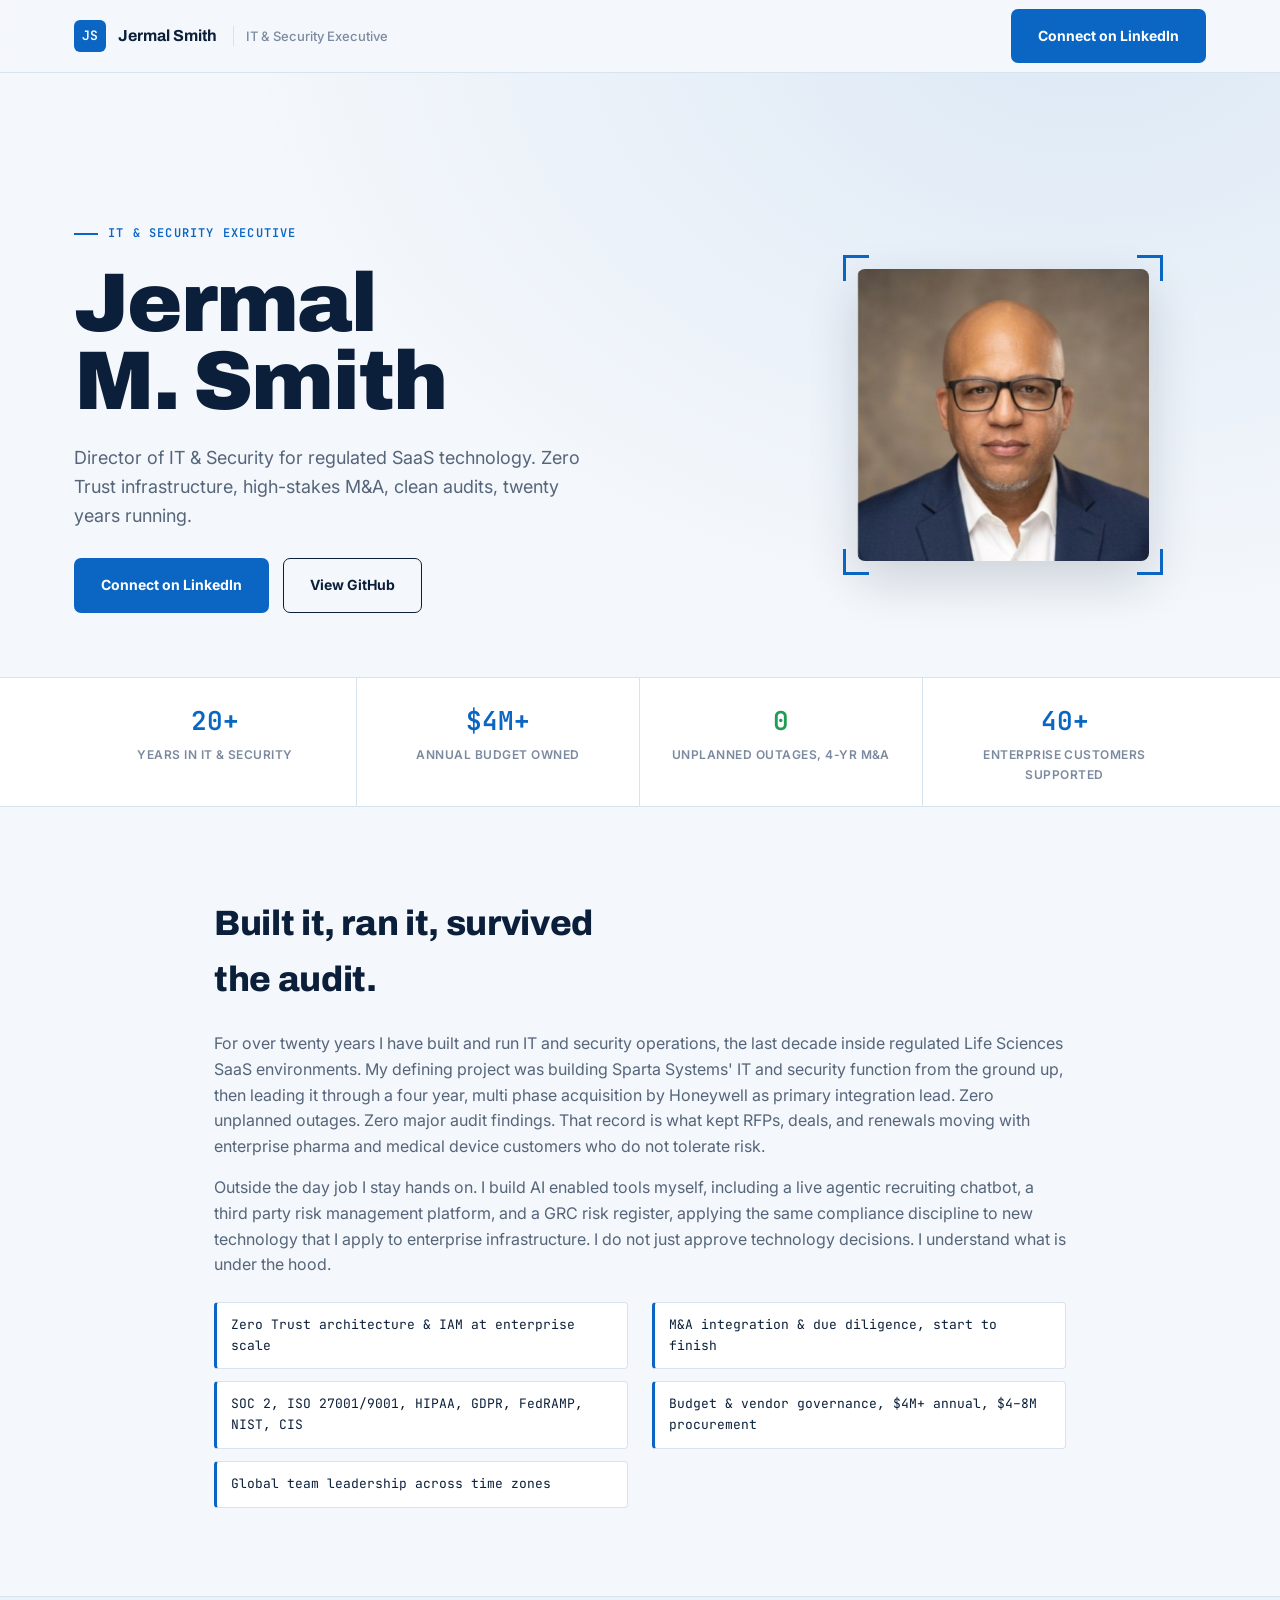
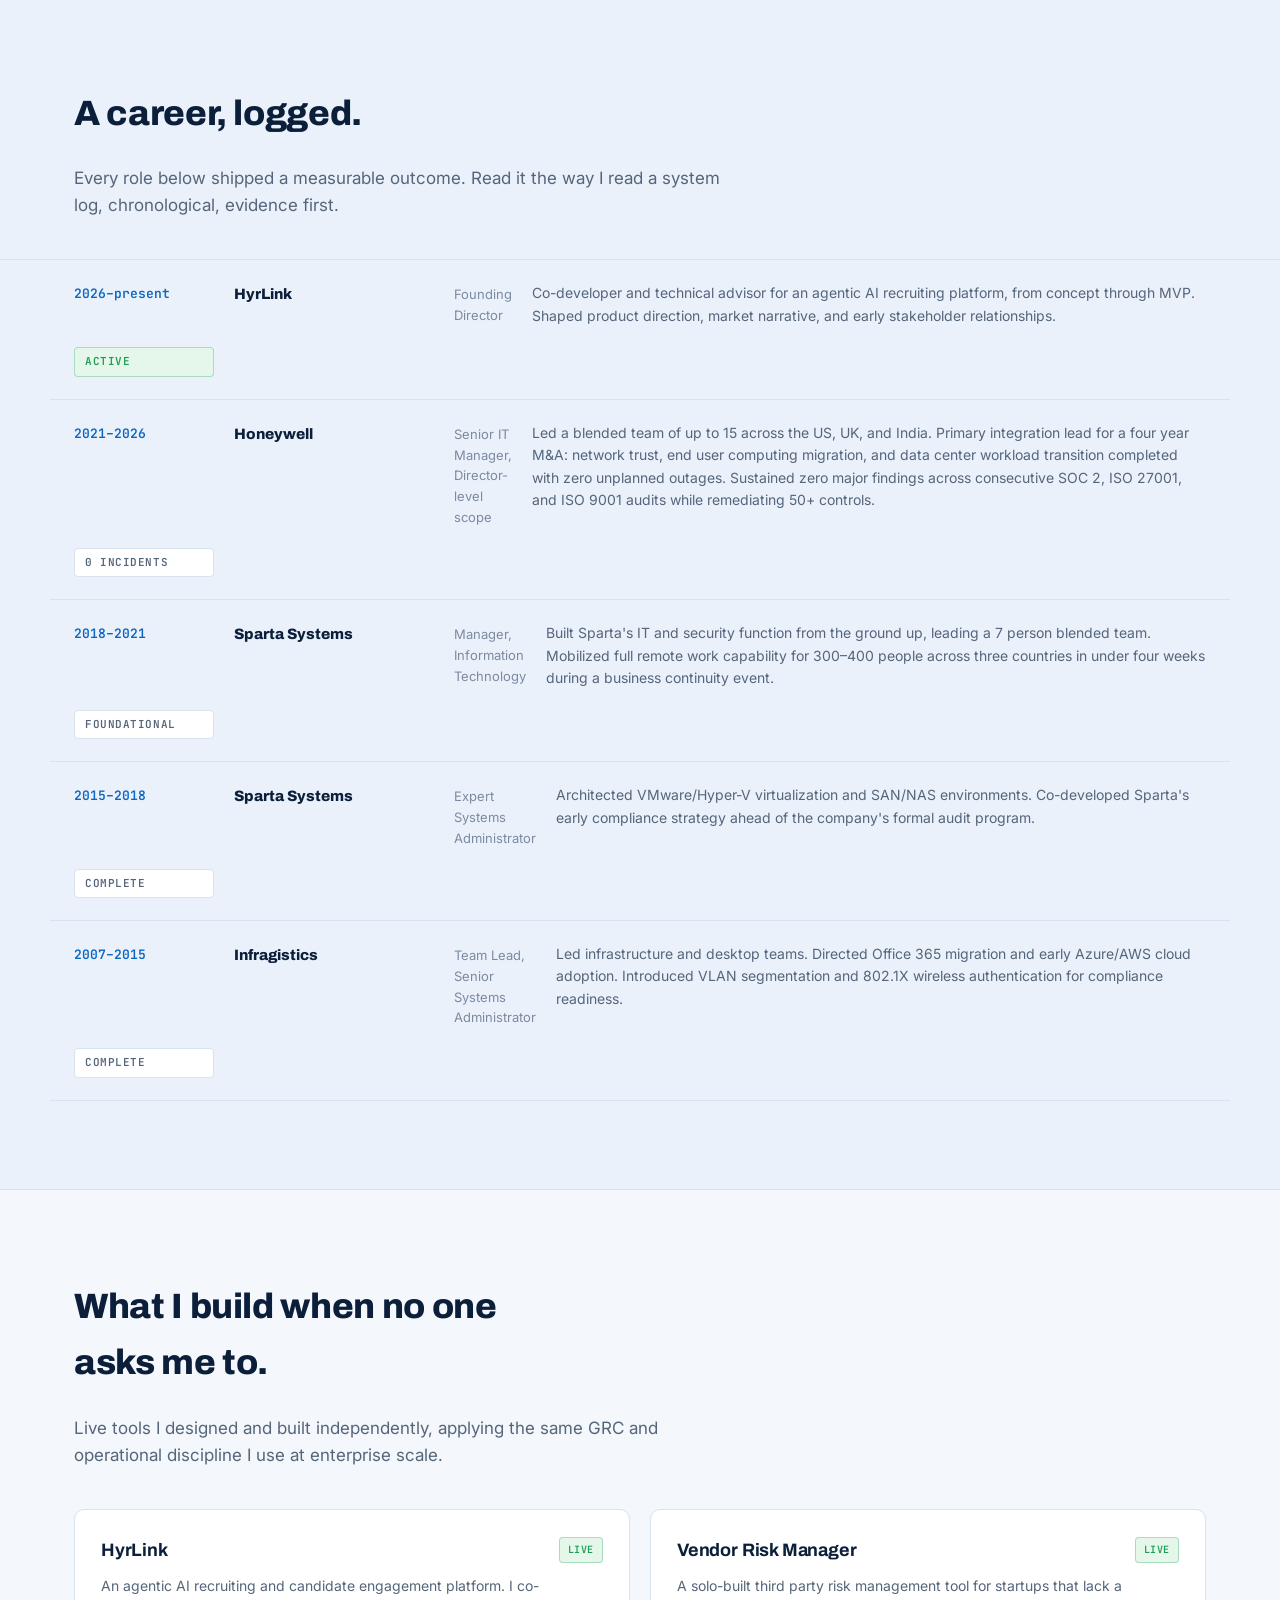
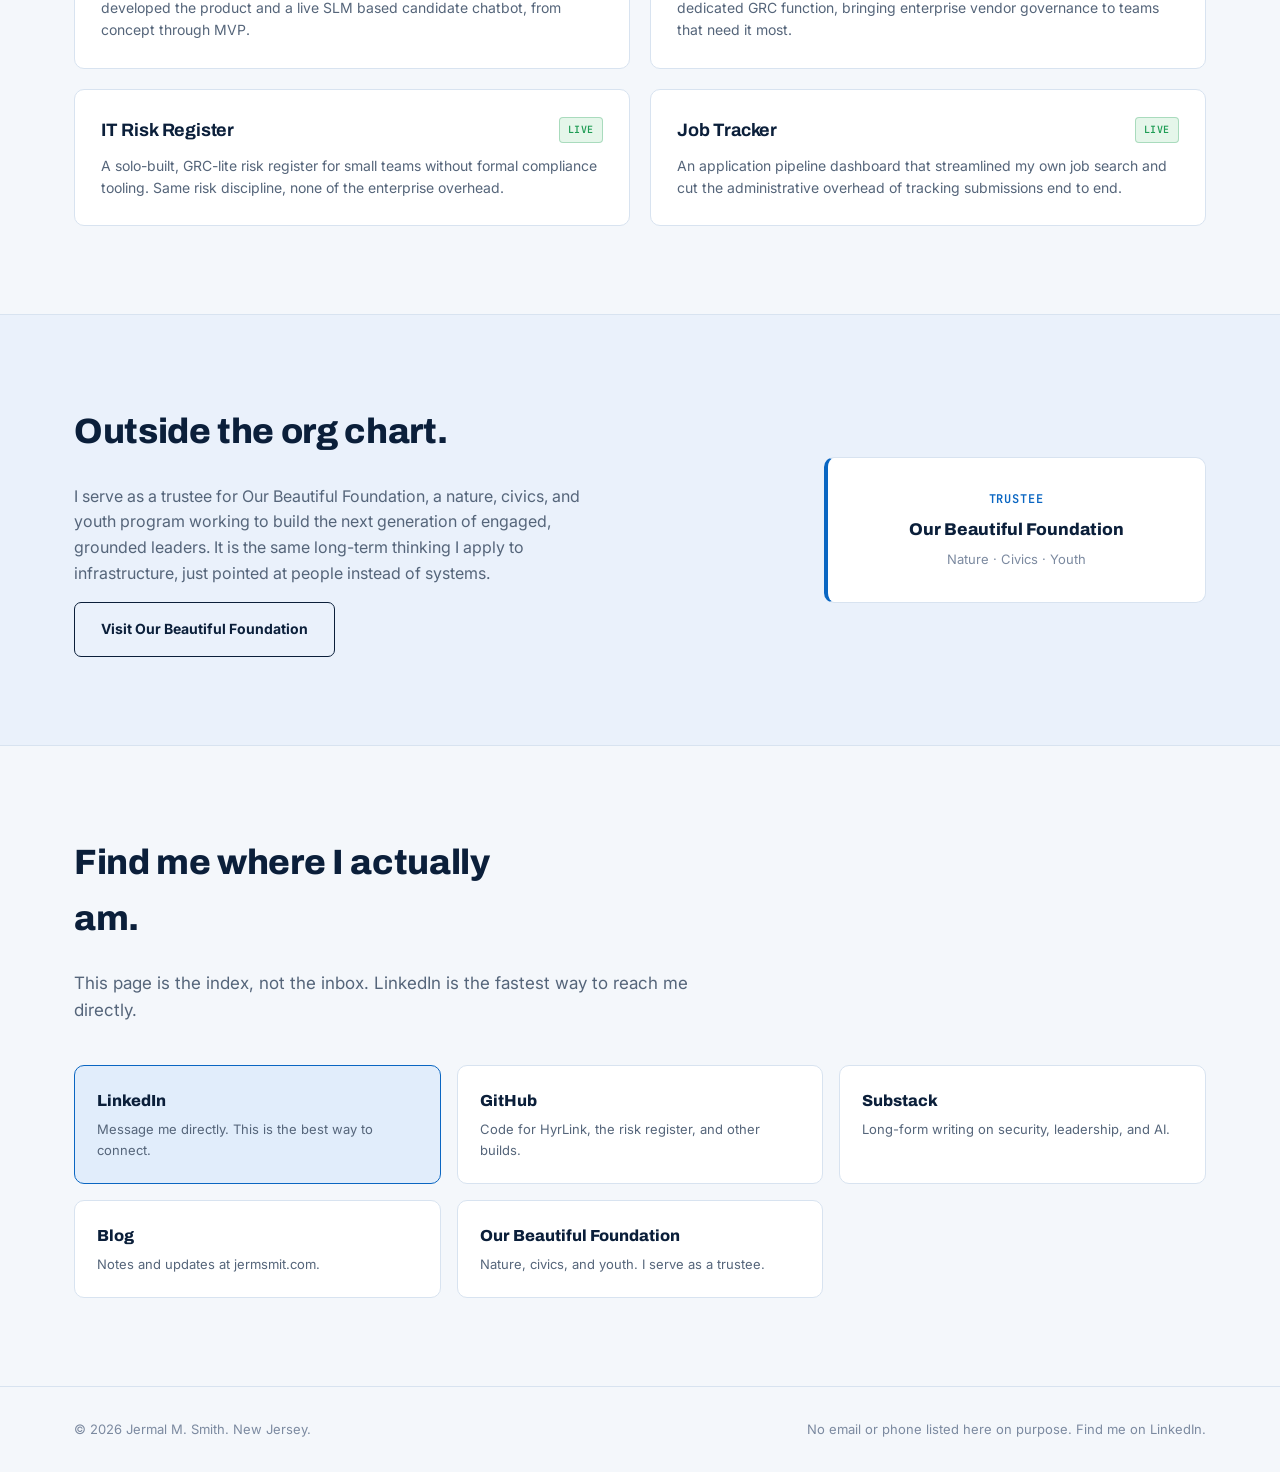
==== index.html @ 34b4c81c "Update" ====
<!DOCTYPE html>
<html lang="en">
<head>
<meta charset="UTF-8">
<meta name="viewport" content="width=device-width, initial-scale=1.0">
<title>Jermal M. Smith — IT & Security Executive</title>
<meta name="description" content="Jermal M. Smith. Director of IT & Security. Zero Trust architecture, M&A integration, and 20+ years leading regulated SaaS technology teams.">

<link rel="preconnect" href="https://fonts.googleapis.com">
<link rel="preconnect" href="https://fonts.gstatic.com" crossorigin>
<link href="https://fonts.googleapis.com/css2?family=Archivo:wght@700;800;900&family=Inter:wght@400;500;600;700&family=JetBrains+Mono:wght@400;500;600&display=swap" rel="stylesheet">

<link rel="stylesheet" href="css/styles.css">
</head>
<body>

<a class="skip-link" href="#main">Skip to main content</a>

<header class="site-header">
  <div class="wrap header-inner">
    <a class="brand" href="#top">
      <span class="brand-mark" aria-hidden="true">JS</span>
      <span class="brand-name">Jermal Smith</span>
      <span class="brand-title">IT &amp; Security Executive</span>
    </a>
    <a class="btn btn-primary btn-ribbon" href="https://www.linkedin.com/in/jermsmit/" target="_blank" rel="noopener">Connect on LinkedIn</a>
  </div>
</header>

<main id="main">

  <!-- HERO -->
  <section id="top" class="hero">
    <div class="wrap hero-grid">
      <div class="hero-copy">
        <p class="eyebrow">
          <span class="eyebrow-dash" aria-hidden="true"></span>
          IT &amp; Security Executive
        </p>
        <h1>Jermal<br>M. Smith</h1>
        <p class="hero-sub">
          Director of IT &amp; Security for regulated SaaS technology. Zero Trust
          infrastructure, high-stakes M&amp;A, clean audits, twenty years running.
        </p>
        <div class="hero-actions">
          <a class="btn btn-primary" href="https://www.linkedin.com/in/jermsmit/" target="_blank" rel="noopener">Connect on LinkedIn</a>
          <a class="btn btn-ghost" href="https://github.com/jermsmit/" target="_blank" rel="noopener">View GitHub</a>
        </div>
      </div>
      <div class="hero-portrait">
        <div class="portrait-frame">
          <span class="corner corner-tl" aria-hidden="true"></span>
          <span class="corner corner-tr" aria-hidden="true"></span>
          <span class="corner corner-bl" aria-hidden="true"></span>
          <span class="corner corner-br" aria-hidden="true"></span>
          <img src="assets/profile.jpg" alt="Portrait of Jermal M. Smith" width="440" height="440">
        </div>
      </div>
    </div>

    <div class="status-bar" role="group" aria-label="Career metrics">
      <div class="wrap status-bar-inner">
        <div class="stat">
          <span class="stat-value">20+</span>
          <span class="stat-label">years in IT &amp; security</span>
        </div>
        <div class="stat">
          <span class="stat-value">$4M+</span>
          <span class="stat-label">annual budget owned</span>
        </div>
        <div class="stat">
          <span class="stat-value stat-signal">0</span>
          <span class="stat-label">unplanned outages, 4-yr M&amp;A</span>
        </div>
        <div class="stat">
          <span class="stat-value">40+</span>
          <span class="stat-label">enterprise customers supported</span>
        </div>
      </div>
    </div>
  </section>

  <!-- ABOUT -->
  <section id="about" class="section">
    <div class="wrap about-grid">
      <h2 class="section-heading">Built it, ran it, survived the audit.</h2>
      <div class="about-body">
        <p>
          For over twenty years I have built and run IT and security operations, the
          last decade inside regulated Life Sciences SaaS environments. My defining
          project was building Sparta Systems' IT and security function from the
          ground up, then leading it through a four year, multi phase acquisition by
          Honeywell as primary integration lead. Zero unplanned outages. Zero major
          audit findings. That record is what kept RFPs, deals, and renewals moving
          with enterprise pharma and medical device customers who do not tolerate risk.
        </p>
        <p>
          Outside the day job I stay hands on. I build AI enabled tools myself,
          including a live agentic recruiting chatbot, a third party risk management
          platform, and a GRC risk register, applying the same compliance discipline
          to new technology that I apply to enterprise infrastructure. I do not just
          approve technology decisions. I understand what is under the hood.
        </p>
        <ul class="competency-list">
          <li>Zero Trust architecture &amp; IAM at enterprise scale</li>
          <li>M&amp;A integration &amp; due diligence, start to finish</li>
          <li>SOC 2, ISO 27001/9001, HIPAA, GDPR, FedRAMP, NIST, CIS</li>
          <li>Budget &amp; vendor governance, $4M+ annual, $4&#8211;8M procurement</li>
          <li>Global team leadership across time zones</li>
        </ul>
      </div>
    </div>
  </section>

  <!-- TRACK RECORD / LOG STRIP -->
  <section id="record" class="section section-alt">
    <div class="wrap">
      <h2 class="section-heading">A career, logged.</h2>
      <p class="section-lede">
        Every role below shipped a measurable outcome. Read it the way I read a
        system log, chronological, evidence first.
      </p>
    </div>

    <div class="log" role="list">

      <div class="log-entry" role="listitem">
        <span class="log-time">2026&#8211;present</span>
        <span class="log-org">HyrLink</span>
        <span class="log-role">Founding Director</span>
        <p class="log-detail">Co-developer and technical advisor for an agentic AI recruiting platform, from concept through MVP. Shaped product direction, market narrative, and early stakeholder relationships.</p>
        <span class="log-tag log-tag-active">active</span>
      </div>

      <div class="log-entry" role="listitem">
        <span class="log-time">2021&#8211;2026</span>
        <span class="log-org">Honeywell</span>
        <span class="log-role">Senior IT Manager, Director-level scope</span>
        <p class="log-detail">Led a blended team of up to 15 across the US, UK, and India. Primary integration lead for a four year M&amp;A: network trust, end user computing migration, and data center workload transition completed with zero unplanned outages. Sustained zero major findings across consecutive SOC 2, ISO 27001, and ISO 9001 audits while remediating 50+ controls.</p>
        <span class="log-tag log-tag-complete">0 incidents</span>
      </div>

      <div class="log-entry" role="listitem">
        <span class="log-time">2018&#8211;2021</span>
        <span class="log-org">Sparta Systems</span>
        <span class="log-role">Manager, Information Technology</span>
        <p class="log-detail">Built Sparta's IT and security function from the ground up, leading a 7 person blended team. Mobilized full remote work capability for 300&#8211;400 people across three countries in under four weeks during a business continuity event.</p>
        <span class="log-tag log-tag-complete">foundational</span>
      </div>

      <div class="log-entry" role="listitem">
        <span class="log-time">2015&#8211;2018</span>
        <span class="log-org">Sparta Systems</span>
        <span class="log-role">Expert Systems Administrator</span>
        <p class="log-detail">Architected VMware/Hyper-V virtualization and SAN/NAS environments. Co-developed Sparta's early compliance strategy ahead of the company's formal audit program.</p>
        <span class="log-tag log-tag-complete">complete</span>
      </div>

      <div class="log-entry" role="listitem">
        <span class="log-time">2007&#8211;2015</span>
        <span class="log-org">Infragistics</span>
        <span class="log-role">Team Lead, Senior Systems Administrator</span>
        <p class="log-detail">Led infrastructure and desktop teams. Directed Office 365 migration and early Azure/AWS cloud adoption. Introduced VLAN segmentation and 802.1X wireless authentication for compliance readiness.</p>
        <span class="log-tag log-tag-complete">complete</span>
      </div>

    </div>
  </section>

  <!-- PROJECTS -->
  <section id="projects" class="section">
    <div class="wrap">
      <h2 class="section-heading">What I build when no one asks me to.</h2>
      <p class="section-lede">
        Live tools I designed and built independently, applying the same GRC and
        operational discipline I use at enterprise scale.
      </p>

      <div class="project-grid">

        <article class="project-card">
          <div class="project-top">
            <h3>HyrLink</h3>
            <span class="project-tag">live</span>
          </div>
          <p>An agentic AI recruiting and candidate engagement platform. I co-developed the product and a live SLM based candidate chatbot, from concept through MVP.</p>
        </article>

        <article class="project-card">
          <div class="project-top">
            <h3>Vendor Risk Manager</h3>
            <span class="project-tag">live</span>
          </div>
          <p>A solo-built third party risk management tool for startups that lack a dedicated GRC function, bringing enterprise vendor governance to teams that need it most.</p>
        </article>

        <article class="project-card">
          <div class="project-top">
            <h3>IT Risk Register</h3>
            <span class="project-tag">live</span>
          </div>
          <p>A solo-built, GRC-lite risk register for small teams without formal compliance tooling. Same risk discipline, none of the enterprise overhead.</p>
        </article>

        <article class="project-card">
          <div class="project-top">
            <h3>Job Tracker</h3>
            <span class="project-tag">live</span>
          </div>
          <p>An application pipeline dashboard that streamlined my own job search and cut the administrative overhead of tracking submissions end to end.</p>
        </article>

      </div>
    </div>
  </section>

  <!-- COMMUNITY -->
  <section id="community" class="section section-alt">
    <div class="wrap community-grid">
      <div class="community-copy">
        <h2 class="section-heading">Outside the org chart.</h2>
        <p>
          I serve as a trustee for Our Beautiful Foundation, a nature, civics, and
          youth program working to build the next generation of engaged, grounded
          leaders. It is the same long-term thinking I apply to infrastructure,
          just pointed at people instead of systems.
        </p>
        <a class="btn btn-ghost" href="https://america.ourbeautiful.org/" target="_blank" rel="noopener">Visit Our Beautiful Foundation</a>
      </div>
      <div class="community-badge" aria-hidden="true">
        <span class="badge-role">Trustee</span>
        <span class="badge-org">Our Beautiful Foundation</span>
        <span class="badge-focus">Nature &middot; Civics &middot; Youth</span>
      </div>
    </div>
  </section>

  <!-- CONNECT -->
  <section id="connect" class="section connect-section">
    <div class="wrap">
      <h2 class="section-heading">Find me where I actually am.</h2>
      <p class="section-lede">
        This page is the index, not the inbox. LinkedIn is the fastest way to
        reach me directly.
      </p>

      <div class="connect-grid">
        <a class="connect-card connect-primary" href="https://www.linkedin.com/in/jermsmit/" target="_blank" rel="noopener">
          <span class="connect-label">LinkedIn</span>
          <span class="connect-desc">Message me directly. This is the best way to connect.</span>
        </a>
        <a class="connect-card" href="https://github.com/jermsmit/" target="_blank" rel="noopener">
          <span class="connect-label">GitHub</span>
          <span class="connect-desc">Code for HyrLink, the risk register, and other builds.</span>
        </a>
        <a class="connect-card" href="https://jermsmit.substack.com/" target="_blank" rel="noopener">
          <span class="connect-label">Substack</span>
          <span class="connect-desc">Long-form writing on security, leadership, and AI.</span>
        </a>
        <a class="connect-card" href="https://www.jermsmit.com" target="_blank" rel="noopener">
          <span class="connect-label">Blog</span>
          <span class="connect-desc">Notes and updates at jermsmit.com.</span>
        </a>
        <a class="connect-card" href="https://america.ourbeautiful.org/" target="_blank" rel="noopener">
          <span class="connect-label">Our Beautiful Foundation</span>
          <span class="connect-desc">Nature, civics, and youth. I serve as a trustee.</span>
        </a>
      </div>
    </div>
  </section>

</main>

<footer class="site-footer">
  <div class="wrap footer-inner">
    <p>&copy; <span id="year"></span> Jermal M. Smith. New Jersey.</p>
    <p class="footer-note">No email or phone listed here on purpose. Find me on LinkedIn.</p>
  </div>
</footer>

<script src="js/main.js"></script>
</body>
</html>
---- css/styles.css ----
/* ============================================================
   Jermal Smith — whois.jermsmit.com
   Design system: "Reticle / Corporate" — bold type, LinkedIn-blue
   ============================================================ */

:root {
  /* Color tokens */
  --bg: #f4f7fb;
  --bg-alt: #eaf1fb;
  --panel: #ffffff;
  --line: #d8e3f0;
  --ink: #0b1f3a;
  --dim: #55657a;
  --dim-2: #7c8aa0;
  --accent: #0a66c2;
  --accent-dark: #084d94;
  --accent-soft: #e1edfb;
  --signal: #1f9d55;
  --signal-soft: #e5f6ea;

  /* Type */
  --font-display: 'Archivo', 'Segoe UI', sans-serif;
  --font-body: 'Inter', 'Segoe UI', sans-serif;
  --font-mono: 'JetBrains Mono', 'Courier New', monospace;

  /* Layout */
  --wrap: 1180px;
  --radius: 10px;
}

* { box-sizing: border-box; }

html { scroll-behavior: smooth; }

@media (prefers-reduced-motion: reduce) {
  html { scroll-behavior: auto; }
  * { animation-duration: 0.01ms !important; animation-iteration-count: 1 !important; transition-duration: 0.01ms !important; }
}

body {
  margin: 0;
  background: var(--bg);
  color: var(--ink);
  font-family: var(--font-body);
  line-height: 1.6;
  -webkit-font-smoothing: antialiased;
}

h1, h2, h3 {
  font-family: var(--font-display);
  color: var(--ink);
  margin: 0 0 0.5em;
  letter-spacing: -0.01em;
}

p { margin: 0 0 1em; color: var(--dim); }

a { color: inherit; }

img { max-width: 100%; display: block; }

.wrap {
  max-width: var(--wrap);
  margin: 0 auto;
  padding: 0 24px;
}

.skip-link {
  position: absolute;
  left: -9999px;
  top: 0;
  background: var(--accent);
  color: #fff;
  padding: 12px 20px;
  z-index: 100;
  font-family: var(--font-mono);
  font-weight: 600;
}
.skip-link:focus { left: 24px; top: 24px; }

:focus-visible {
  outline: 2px solid var(--accent);
  outline-offset: 3px;
}

/* ---------- Header ---------- */

.site-header {
  position: sticky;
  top: 0;
  z-index: 50;
  background: rgba(244, 247, 251, 0.9);
  backdrop-filter: blur(10px);
  border-bottom: 1px solid var(--line);
}

.header-inner {
  display: flex;
  align-items: center;
  justify-content: space-between;
  height: 72px;
}

.brand {
  display: flex;
  align-items: center;
  gap: 12px;
  text-decoration: none;
}

.brand-mark {
  font-family: var(--font-mono);
  font-weight: 600;
  font-size: 13px;
  color: #fff;
  background: var(--accent);
  width: 32px;
  height: 32px;
  display: flex;
  align-items: center;
  justify-content: center;
  border-radius: 6px;
}

.brand-name {
  font-family: var(--font-display);
  font-weight: 700;
  color: var(--ink);
  font-size: 16px;
}

.brand-title {
  font-size: 13px;
  color: var(--dim-2);
  font-weight: 500;
  padding-left: 12px;
  margin-left: 4px;
  border-left: 1px solid var(--line);
}

.btn-ribbon {
  padding: 10px 20px;
  font-size: 13px;
}

@media (max-width: 640px) {
  .brand-title { display: none; }
  .btn-ribbon { padding: 9px 14px; font-size: 12px; }
}

/* ---------- Hero ---------- */

.hero {
  padding-top: 72px;
  border-bottom: 1px solid var(--line);
  background:
    radial-gradient(ellipse at 85% -10%, rgba(10,102,194,0.10), transparent 55%),
    var(--bg);
}

.hero-grid {
  display: grid;
  grid-template-columns: 1.25fr 0.75fr;
  gap: 48px;
  align-items: center;
  padding: 72px 24px 64px;
}

.eyebrow {
  display: inline-flex;
  align-items: center;
  gap: 10px;
  font-family: var(--font-mono);
  font-size: 12px;
  letter-spacing: 0.1em;
  text-transform: uppercase;
  color: var(--accent);
  margin-bottom: 20px;
  font-weight: 600;
}
.eyebrow-dash { width: 24px; height: 2px; background: var(--accent); }

.hero h1 {
  font-family: var(--font-display);
  font-weight: 900;
  font-size: clamp(2.8rem, 6.5vw, 5.4rem);
  line-height: 0.94;
  letter-spacing: -0.02em;
  margin-bottom: 24px;
}

.hero-sub {
  font-size: 18px;
  max-width: 48ch;
  color: var(--dim);
}

.hero-actions { display: flex; gap: 14px; margin-top: 28px; flex-wrap: wrap; }

.btn {
  display: inline-flex;
  align-items: center;
  justify-content: center;
  padding: 15px 26px;
  border-radius: 7px;
  font-weight: 700;
  font-size: 14px;
  text-decoration: none;
  transition: transform 0.15s ease, background 0.15s ease, border-color 0.15s ease;
  border: 1px solid transparent;
}
.btn:hover { transform: translateY(-1px); }

.btn-primary { background: var(--accent); color: #fff; }
.btn-primary:hover { background: var(--accent-dark); }

.btn-ghost { border-color: var(--ink); color: var(--ink); }
.btn-ghost:hover { border-color: var(--accent); color: var(--accent); }

.hero-portrait { justify-self: center; }

.portrait-frame {
  position: relative;
  width: min(320px, 78vw);
  height: min(320px, 78vw);
  padding: 14px;
}
.portrait-frame img {
  width: 100%;
  height: 100%;
  object-fit: cover;
  border-radius: 8px;
  box-shadow: 0 20px 50px rgba(11,31,58,0.16);
}
.corner {
  position: absolute;
  width: 26px;
  height: 26px;
  border: 3px solid var(--accent);
}
.corner-tl { top: 0; left: 0; border-right: none; border-bottom: none; }
.corner-tr { top: 0; right: 0; border-left: none; border-bottom: none; }
.corner-bl { bottom: 0; left: 0; border-right: none; border-top: none; }
.corner-br { bottom: 0; right: 0; border-left: none; border-top: none; }

@media (max-width: 860px) {
  .hero-grid { grid-template-columns: 1fr; text-align: center; padding-top: 48px; }
  .hero-sub { max-width: 100%; margin-left: auto; margin-right: auto; }
  .eyebrow { justify-content: center; }
  .hero-actions { justify-content: center; }
  .hero-portrait { order: -1; }
}

.status-bar { border-top: 1px solid var(--line); background: var(--panel); }
.status-bar-inner { display: grid; grid-template-columns: repeat(4, 1fr); }
.stat { padding: 22px 20px; border-right: 1px solid var(--line); text-align: center; }
.stat:last-child { border-right: none; }
.stat-value {
  display: block;
  font-family: var(--font-mono);
  font-size: 26px;
  font-weight: 600;
  color: var(--accent);
}
.stat-signal { color: var(--signal); }
.stat-label {
  display: block;
  font-size: 12px;
  color: var(--dim-2);
  margin-top: 4px;
  text-transform: uppercase;
  letter-spacing: 0.04em;
  font-weight: 600;
}

@media (max-width: 700px) {
  .status-bar-inner { grid-template-columns: repeat(2, 1fr); }
  .stat { border-bottom: 1px solid var(--line); }
}

/* ---------- Sections ---------- */

.section { padding: 88px 0; }
.section-alt { background: var(--bg-alt); border-top: 1px solid var(--line); border-bottom: 1px solid var(--line); }

.section-heading {
  font-size: clamp(1.7rem, 3vw, 2.2rem);
  margin-bottom: 24px;
  max-width: 20ch;
  font-weight: 800;
}
.section-lede { max-width: 60ch; font-size: 17px; margin-bottom: 40px; }

/* ---------- About ---------- */

.about-grid { max-width: 900px; }
.about-body p { font-size: 16px; }

.competency-list {
  list-style: none;
  padding: 0;
  margin: 24px 0 0;
  display: grid;
  grid-template-columns: 1fr 1fr;
  gap: 12px 24px;
}
.competency-list li {
  font-family: var(--font-mono);
  font-size: 13px;
  color: var(--ink);
  padding: 12px 14px;
  background: var(--panel);
  border: 1px solid var(--line);
  border-left: 3px solid var(--accent);
  border-radius: 4px;
}
@media (max-width: 640px) { .competency-list { grid-template-columns: 1fr; } }

/* ---------- Log strip ---------- */

.log { border-top: 1px solid var(--line); }
.log-entry {
  display: grid;
  grid-template-columns: 140px 200px 1fr auto;
  gap: 20px;
  align-items: start;
  padding: 22px 24px;
  max-width: var(--wrap);
  margin: 0 auto;
  border-bottom: 1px solid var(--line);
}
.log-time { font-family: var(--font-mono); font-size: 13px; color: var(--accent); font-weight: 600; padding-top: 2px; }
.log-org { font-family: var(--font-display); font-weight: 800; color: var(--ink); font-size: 15px; }
.log-role { display: block; font-size: 13px; color: var(--dim-2); margin-top: 2px; }
.log-detail { font-size: 14px; color: var(--dim); margin: 0; }
.log-tag {
  font-family: var(--font-mono);
  font-size: 11px;
  text-transform: uppercase;
  letter-spacing: 0.05em;
  padding: 5px 10px;
  border-radius: 4px;
  height: fit-content;
  white-space: nowrap;
  font-weight: 600;
}
.log-tag-active { color: var(--signal); background: var(--signal-soft); border: 1px solid rgba(31,157,85,0.3); }
.log-tag-complete { color: var(--dim); background: var(--panel); border: 1px solid var(--line); }

@media (max-width: 900px) {
  .log-entry { grid-template-columns: 1fr; gap: 6px; }
  .log-tag { justify-self: start; margin-top: 4px; }
}

/* ---------- Projects ---------- */

.project-grid { display: grid; grid-template-columns: repeat(2, 1fr); gap: 20px; }
.project-card {
  background: var(--panel);
  border: 1px solid var(--line);
  border-radius: var(--radius);
  padding: 26px;
  transition: border-color 0.15s ease, transform 0.15s ease;
}
.project-card:hover { border-color: var(--accent); transform: translateY(-2px); }
.project-top { display: flex; align-items: center; justify-content: space-between; margin-bottom: 10px; }
.project-card h3 { font-size: 18px; margin: 0; }
.project-tag {
  font-family: var(--font-mono);
  font-size: 10px;
  text-transform: uppercase;
  letter-spacing: 0.06em;
  color: var(--signal);
  background: var(--signal-soft);
  border: 1px solid rgba(31,157,85,0.3);
  padding: 4px 8px;
  border-radius: 4px;
  font-weight: 600;
}
.project-card p { font-size: 14px; margin: 0; }

@media (max-width: 700px) { .project-grid { grid-template-columns: 1fr; } }

/* ---------- Community ---------- */

.community-grid { display: grid; grid-template-columns: 1.3fr 0.7fr; gap: 40px; align-items: center; }
.community-copy p { font-size: 16px; max-width: 55ch; }

.community-badge {
  background: var(--panel);
  border: 1px solid var(--line);
  border-left: 4px solid var(--accent);
  border-radius: var(--radius);
  padding: 32px 24px;
  display: flex;
  flex-direction: column;
  gap: 6px;
  text-align: center;
}
.badge-role { font-family: var(--font-mono); font-size: 12px; text-transform: uppercase; letter-spacing: 0.08em; color: var(--accent); font-weight: 600; }
.badge-org { font-family: var(--font-display); font-weight: 800; color: var(--ink); font-size: 17px; }
.badge-focus { font-size: 13px; color: var(--dim-2); }

@media (max-width: 800px) { .community-grid { grid-template-columns: 1fr; } }

/* ---------- Connect ---------- */

.connect-grid { display: grid; grid-template-columns: repeat(3, 1fr); gap: 16px; }
.connect-card {
  display: flex;
  flex-direction: column;
  gap: 6px;
  text-decoration: none;
  background: var(--panel);
  border: 1px solid var(--line);
  border-radius: var(--radius);
  padding: 22px;
  transition: border-color 0.15s ease, transform 0.15s ease;
}
.connect-card:hover { border-color: var(--accent); transform: translateY(-2px); }
.connect-primary { background: var(--accent-soft); border-color: var(--accent); }
.connect-label { font-family: var(--font-display); font-weight: 800; color: var(--ink); font-size: 16px; }
.connect-desc { font-size: 13px; color: var(--dim); }

@media (max-width: 900px) { .connect-grid { grid-template-columns: 1fr 1fr; } }
@media (max-width: 560px) { .connect-grid { grid-template-columns: 1fr; } }

/* ---------- Footer ---------- */

.site-footer { border-top: 1px solid var(--line); padding: 32px 0; }
.footer-inner { display: flex; justify-content: space-between; flex-wrap: wrap; gap: 8px; font-size: 13px; color: var(--dim-2); }
.footer-inner p { margin: 0; color: var(--dim-2); }
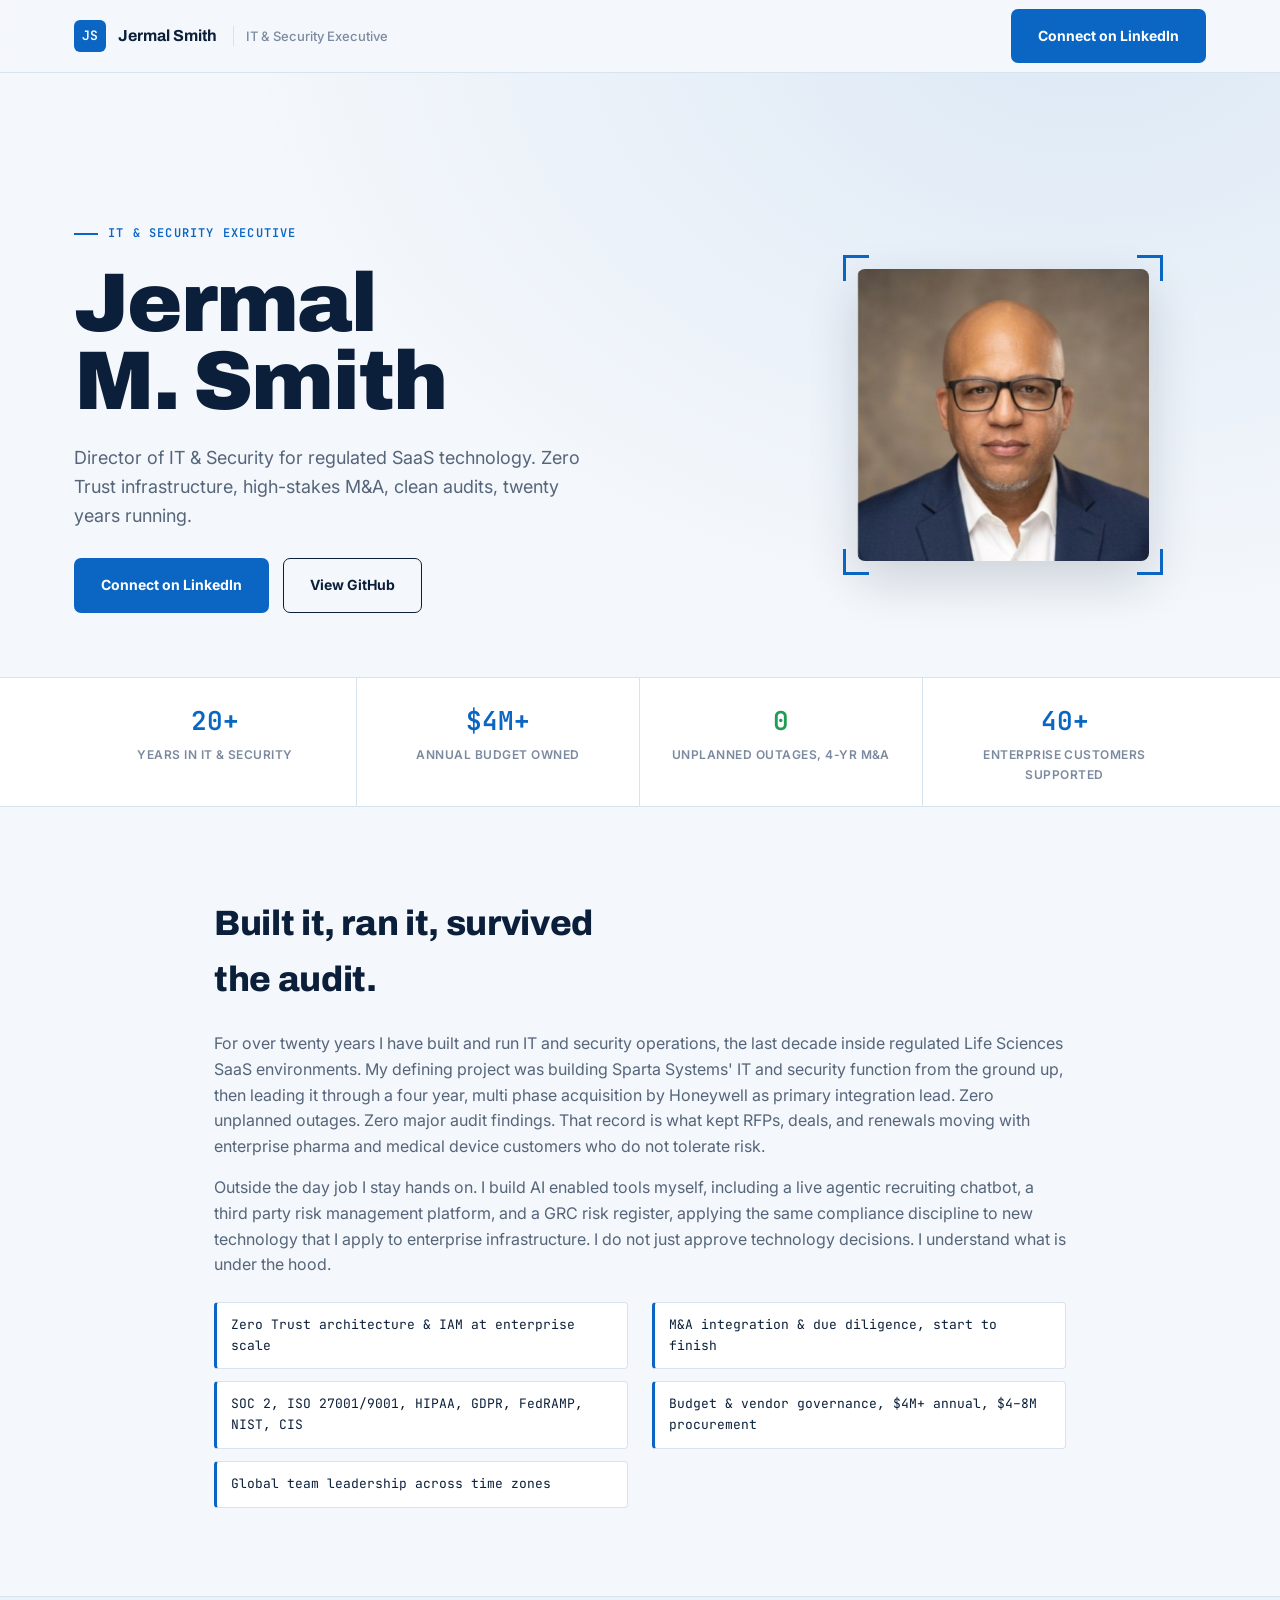
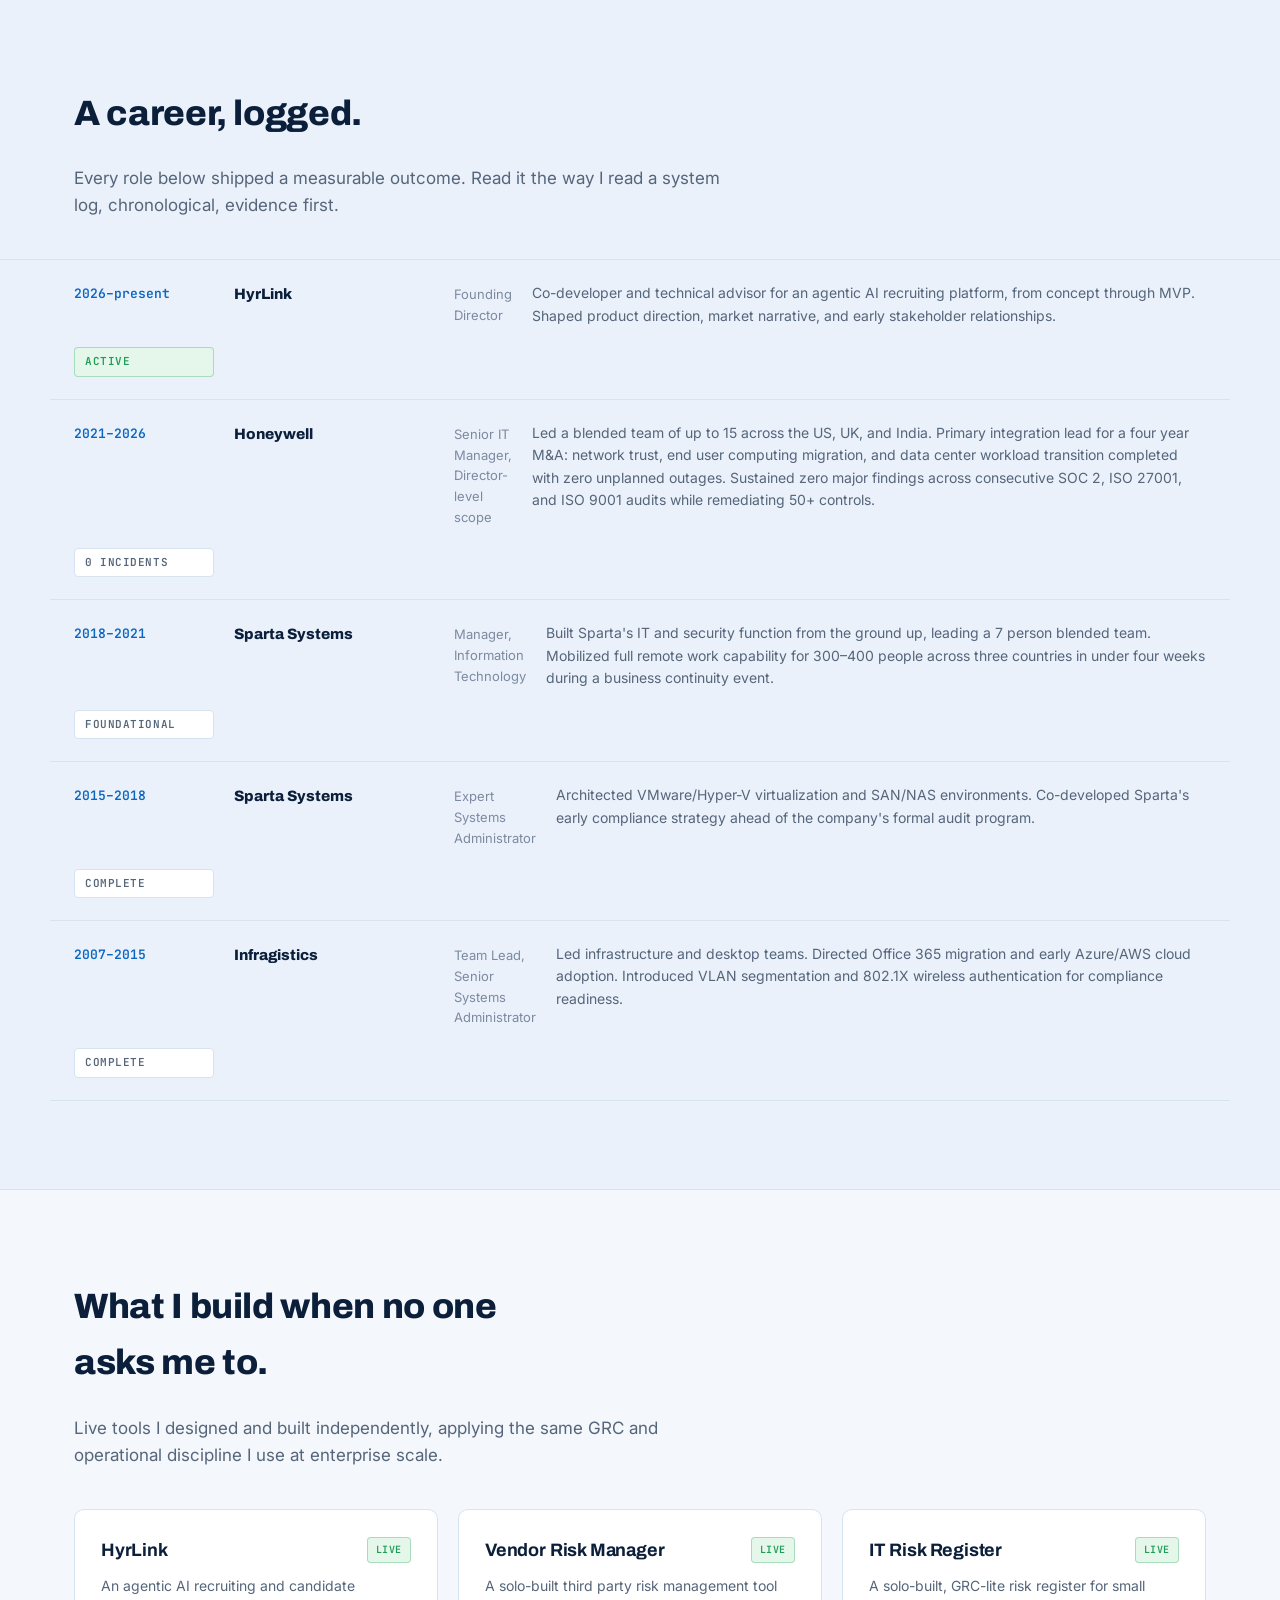
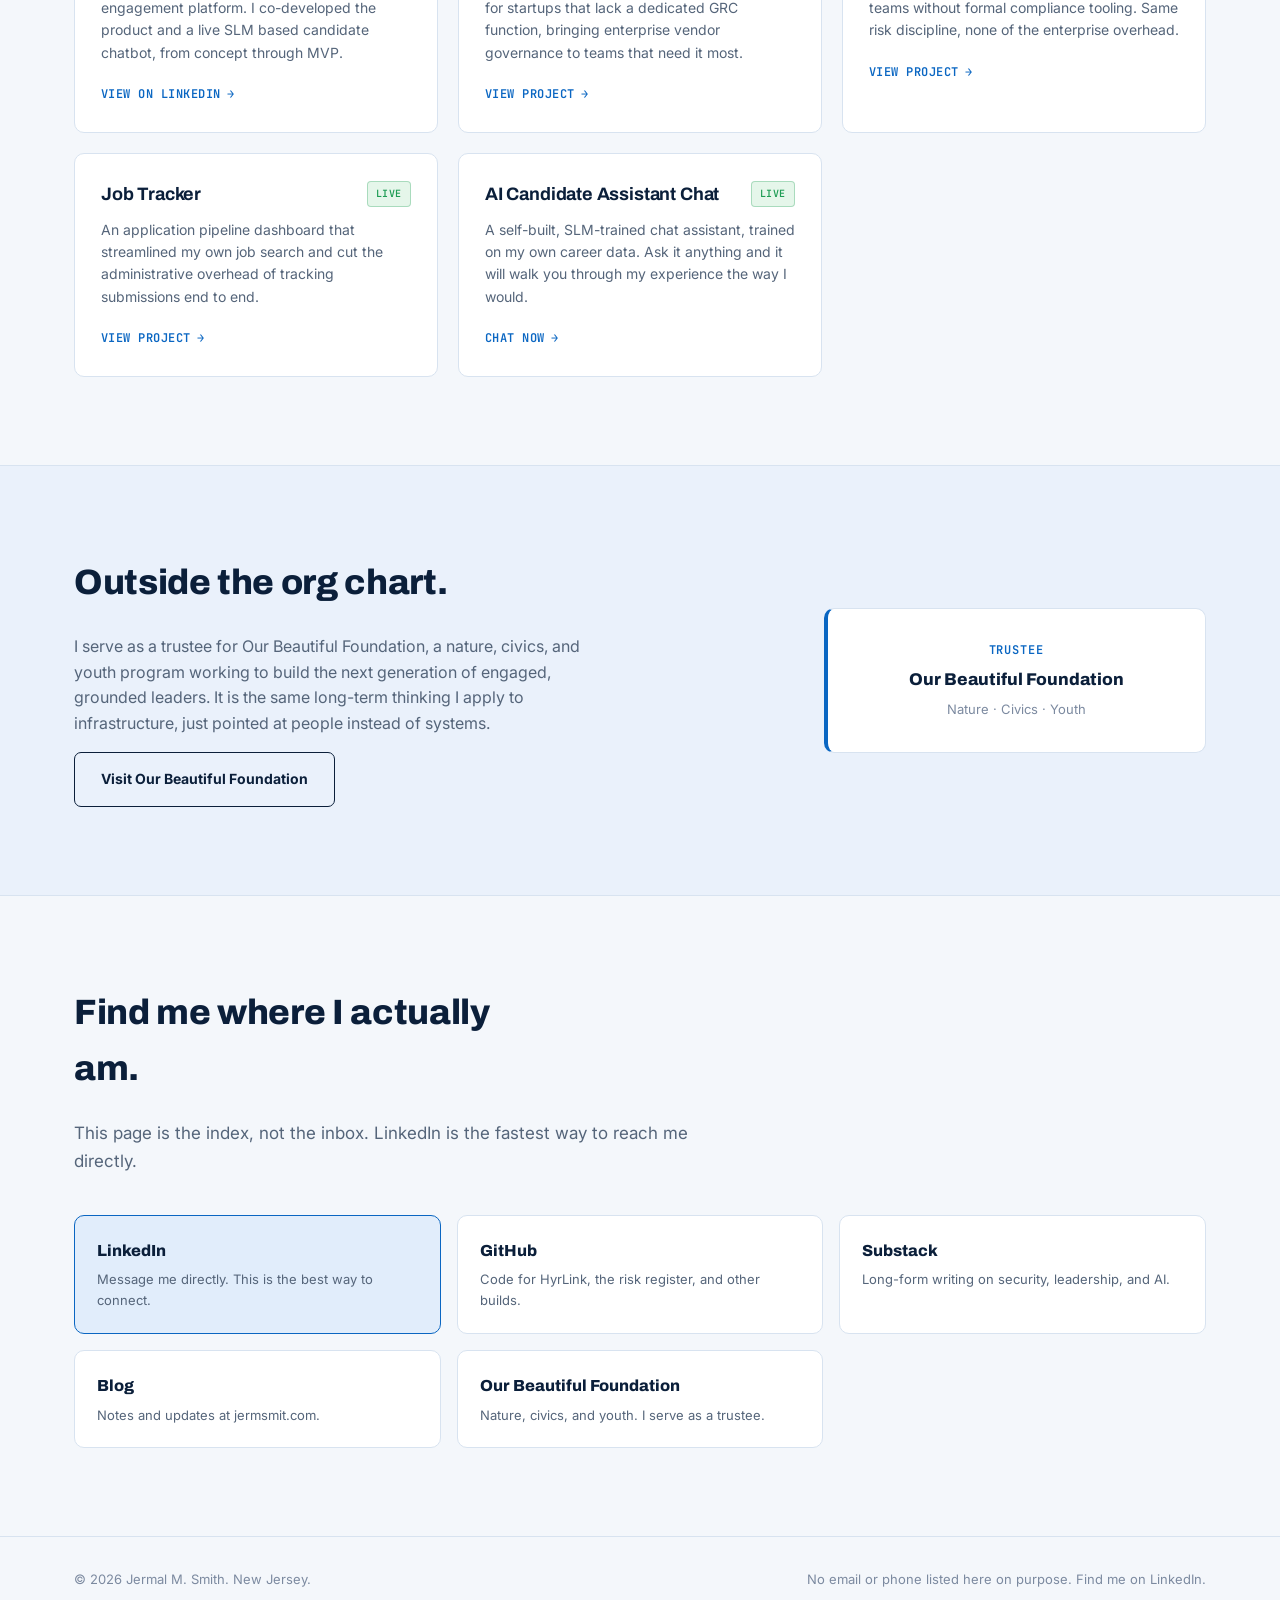
==== commit 9342ec2d: "Updates Update & Links" ====
--- a/index.html
+++ b/index.html
@@ -178,37 +178,50 @@
 
       <div class="project-grid">
 
-        <article class="project-card">
+        <a class="project-card" href="https://www.linkedin.com/company/hyrlink/" target="_blank" rel="noopener">
           <div class="project-top">
             <h3>HyrLink</h3>
             <span class="project-tag">live</span>
           </div>
           <p>An agentic AI recruiting and candidate engagement platform. I co-developed the product and a live SLM based candidate chatbot, from concept through MVP.</p>
-        </article>
-
-        <article class="project-card">
+          <span class="project-link">View on LinkedIn <span aria-hidden="true">&#8594;</span></span>
+        </a>
+
+        <a class="project-card" href="https://jermsmit.github.io/vendor-risk-marketing/" target="_blank" rel="noopener">
           <div class="project-top">
             <h3>Vendor Risk Manager</h3>
             <span class="project-tag">live</span>
           </div>
           <p>A solo-built third party risk management tool for startups that lack a dedicated GRC function, bringing enterprise vendor governance to teams that need it most.</p>
-        </article>
-
-        <article class="project-card">
+          <span class="project-link">View project <span aria-hidden="true">&#8594;</span></span>
+        </a>
+
+        <a class="project-card" href="https://jermsmit.github.io/it-risk-register-marketing/" target="_blank" rel="noopener">
           <div class="project-top">
             <h3>IT Risk Register</h3>
             <span class="project-tag">live</span>
           </div>
           <p>A solo-built, GRC-lite risk register for small teams without formal compliance tooling. Same risk discipline, none of the enterprise overhead.</p>
-        </article>
-
-        <article class="project-card">
+          <span class="project-link">View project <span aria-hidden="true">&#8594;</span></span>
+        </a>
+
+        <a class="project-card" href="https://jermsmit.github.io/job-tracker-marketing/" target="_blank" rel="noopener">
           <div class="project-top">
             <h3>Job Tracker</h3>
             <span class="project-tag">live</span>
           </div>
           <p>An application pipeline dashboard that streamlined my own job search and cut the administrative overhead of tracking submissions end to end.</p>
-        </article>
+          <span class="project-link">View project <span aria-hidden="true">&#8594;</span></span>
+        </a>
+
+        <a class="project-card" href="https://mr.jermsmit.com/" target="_blank" rel="noopener">
+          <div class="project-top">
+            <h3>AI Candidate Assistant Chat</h3>
+            <span class="project-tag">live</span>
+          </div>
+          <p>A self-built, SLM-trained chat assistant, trained on my own career data. Ask it anything and it will walk you through my experience the way I would.</p>
+          <span class="project-link">Chat now <span aria-hidden="true">&#8594;</span></span>
+        </a>
 
       </div>
     </div>
--- a/css/styles.css
+++ b/css/styles.css
@@ -354,16 +354,27 @@
 
 /* ---------- Projects ---------- */
 
-.project-grid { display: grid; grid-template-columns: repeat(2, 1fr); gap: 20px; }
+.project-grid { display: grid; grid-template-columns: repeat(3, 1fr); gap: 20px; }
 .project-card {
+  display: block;
+  text-decoration: none;
   background: var(--panel);
   border: 1px solid var(--line);
   border-radius: var(--radius);
   padding: 26px;
-  transition: border-color 0.15s ease, transform 0.15s ease;
-}
-.project-card:hover { border-color: var(--accent); transform: translateY(-2px); }
-.project-top { display: flex; align-items: center; justify-content: space-between; margin-bottom: 10px; }
+  transition: border-color 0.15s ease, transform 0.15s ease, box-shadow 0.15s ease;
+}
+.project-card:hover, .project-card:focus-visible {
+  border-color: var(--accent);
+  transform: translateY(-2px);
+  box-shadow: 0 12px 28px rgba(11,31,58,0.10);
+}
+.project-card-pending {
+  background: var(--bg-alt);
+  border-style: dashed;
+}
+.project-card-pending:hover { border-color: var(--line); transform: none; box-shadow: none; }
+.project-top { display: flex; align-items: center; justify-content: space-between; margin-bottom: 10px; gap: 10px; }
 .project-card h3 { font-size: 18px; margin: 0; }
 .project-tag {
   font-family: var(--font-mono);
@@ -376,10 +387,32 @@
   padding: 4px 8px;
   border-radius: 4px;
   font-weight: 600;
-}
-.project-card p { font-size: 14px; margin: 0; }
-
-@media (max-width: 700px) { .project-grid { grid-template-columns: 1fr; } }
+  white-space: nowrap;
+}
+.project-tag-pending {
+  color: var(--accent);
+  background: var(--accent-soft);
+  border-color: rgba(10,102,194,0.3);
+}
+.project-card p { font-size: 14px; margin: 0 0 16px; }
+.project-link {
+  display: inline-flex;
+  align-items: center;
+  gap: 6px;
+  font-family: var(--font-mono);
+  font-size: 12px;
+  font-weight: 600;
+  color: var(--accent);
+  text-transform: uppercase;
+  letter-spacing: 0.04em;
+}
+.project-link span { transition: transform 0.15s ease; }
+.project-card:hover .project-link span,
+.project-card:focus-visible .project-link span { transform: translateX(4px); }
+.project-link-pending { color: var(--dim-2); }
+
+@media (max-width: 900px) { .project-grid { grid-template-columns: repeat(2, 1fr); } }
+@media (max-width: 620px) { .project-grid { grid-template-columns: 1fr; } }
 
 /* ---------- Community ---------- */
 
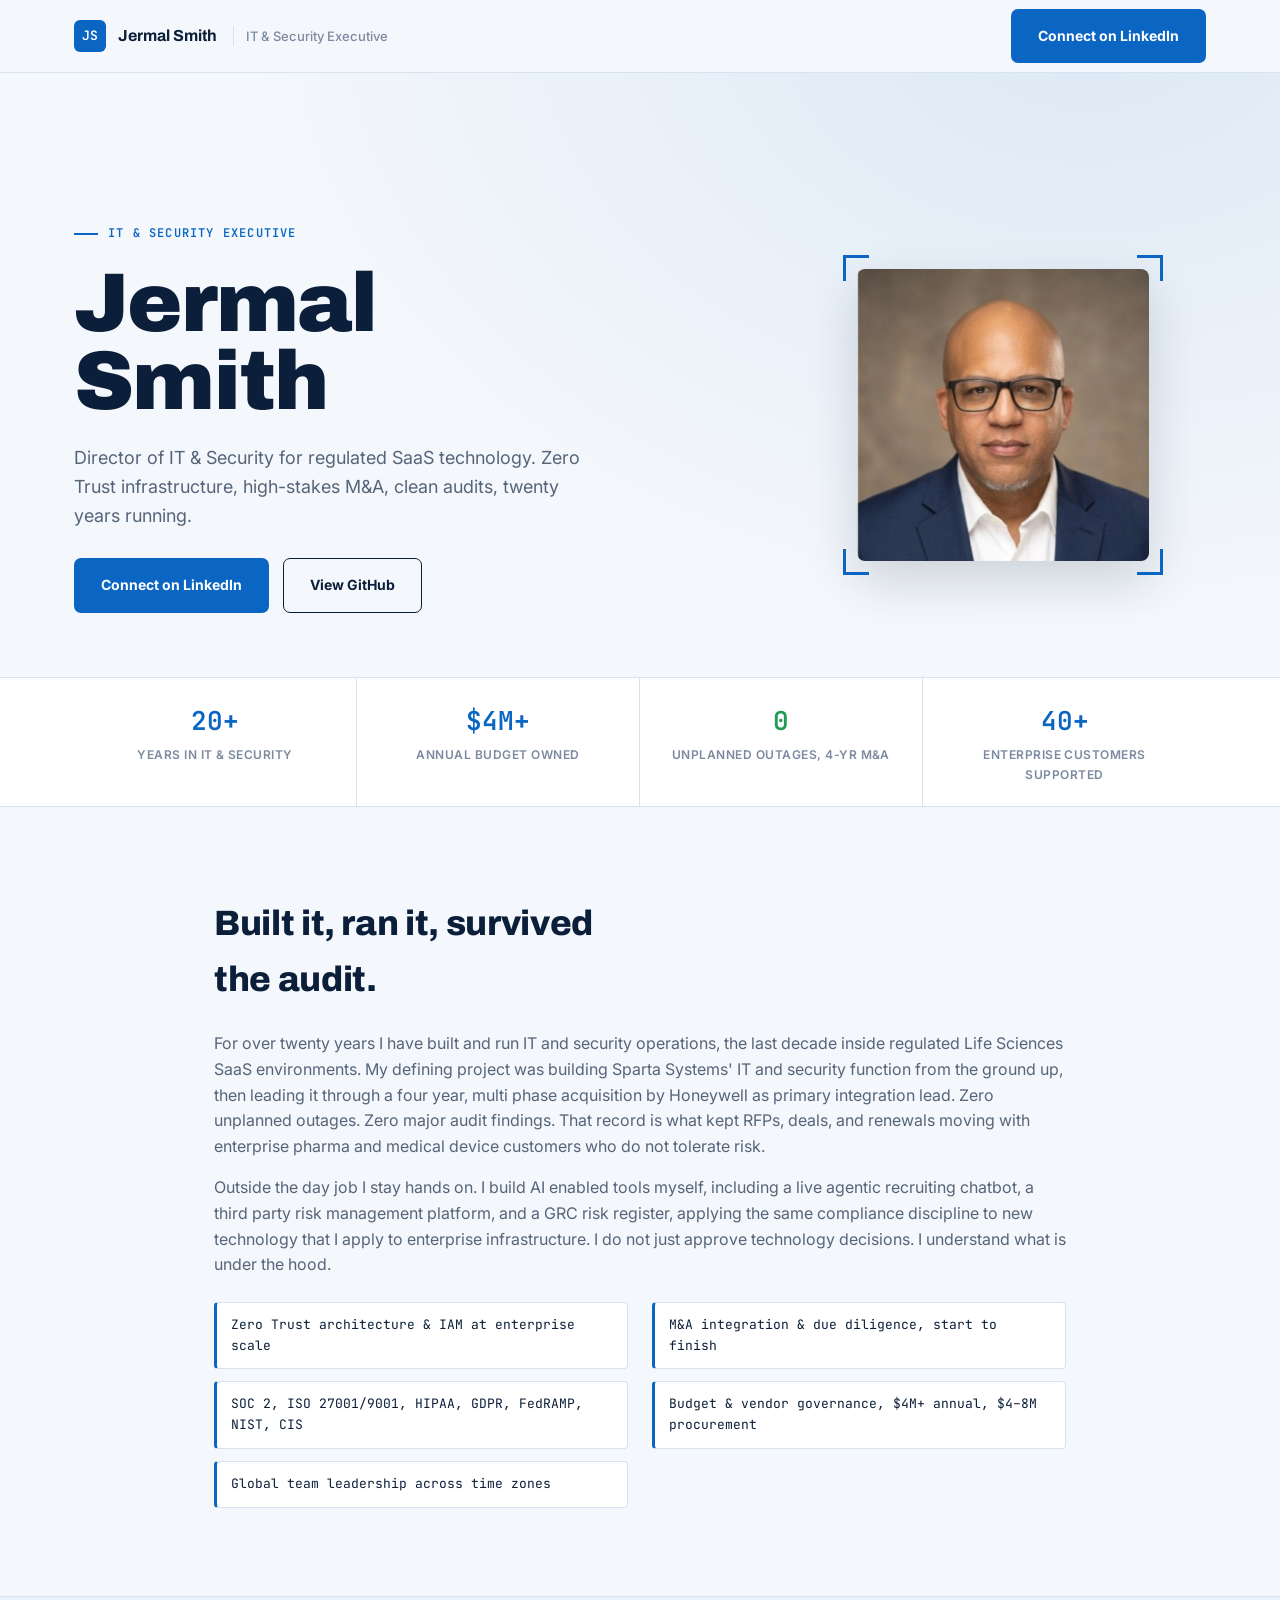
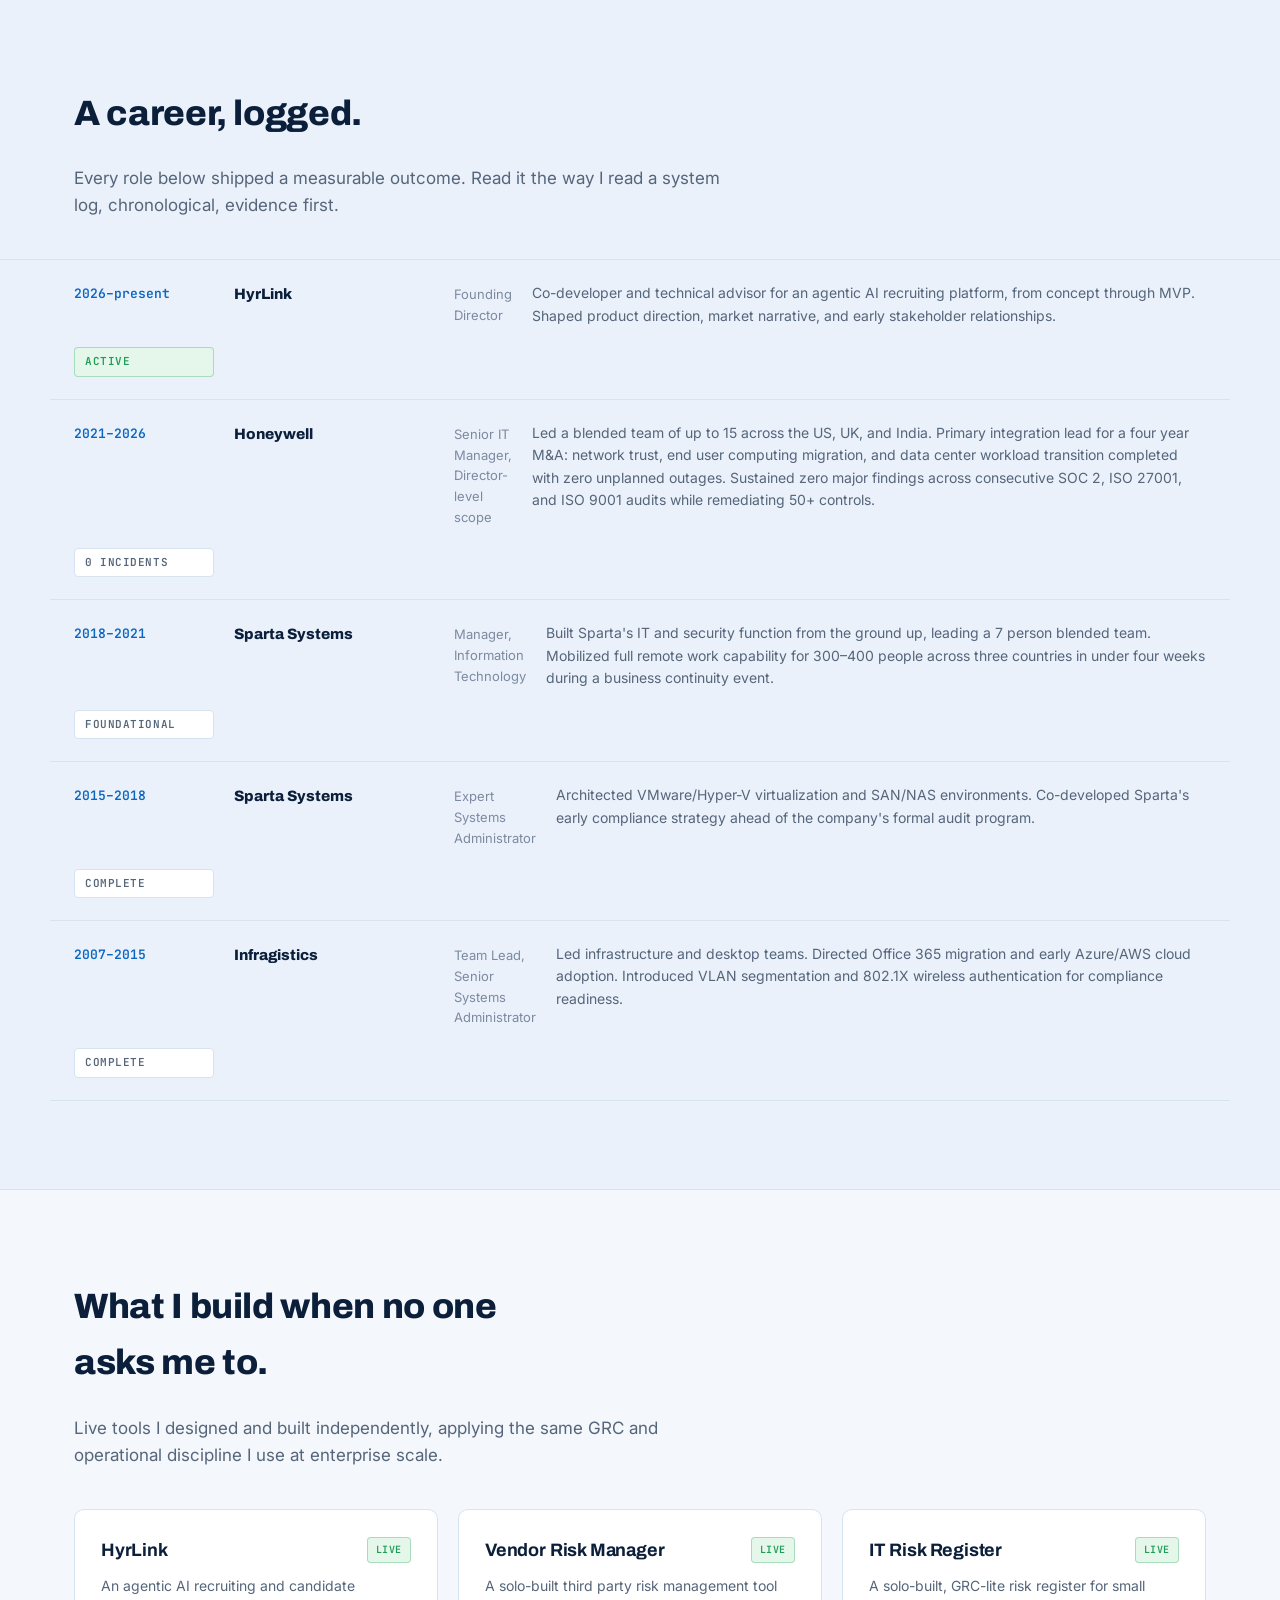
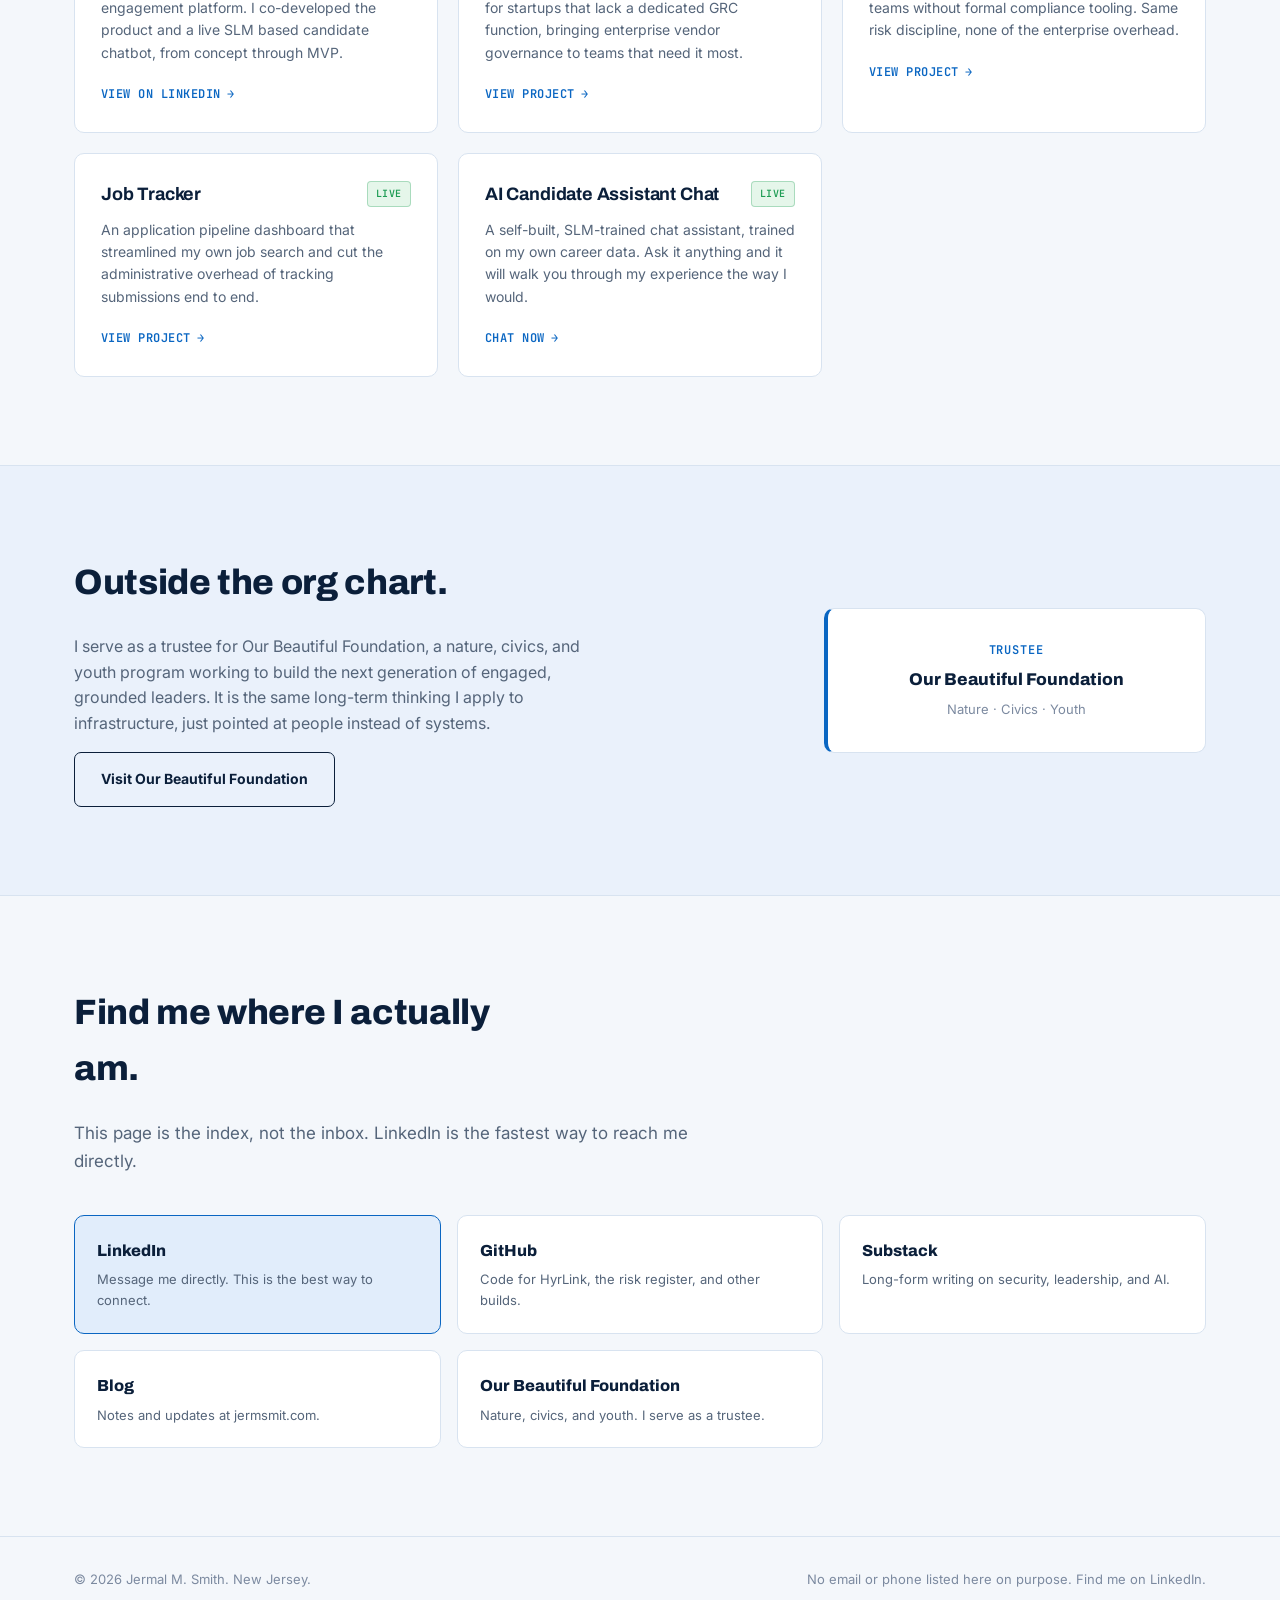
==== commit 767f2cff: "Test Update" ====
--- a/index.html
+++ b/index.html
@@ -3,7 +3,7 @@
 <head>
 <meta charset="UTF-8">
 <meta name="viewport" content="width=device-width, initial-scale=1.0">
-<title>Jermal M. Smith — IT & Security Executive</title>
+<title>Jermal Smith — IT & Security Executive</title>
 <meta name="description" content="Jermal M. Smith. Director of IT & Security. Zero Trust architecture, M&A integration, and 20+ years leading regulated SaaS technology teams.">
 
 <link rel="preconnect" href="https://fonts.googleapis.com">
@@ -37,7 +37,7 @@
           <span class="eyebrow-dash" aria-hidden="true"></span>
           IT &amp; Security Executive
         </p>
-        <h1>Jermal<br>M. Smith</h1>
+        <h1>Jermal<br>Smith</h1>
         <p class="hero-sub">
           Director of IT &amp; Security for regulated SaaS technology. Zero Trust
           infrastructure, high-stakes M&amp;A, clean audits, twenty years running.
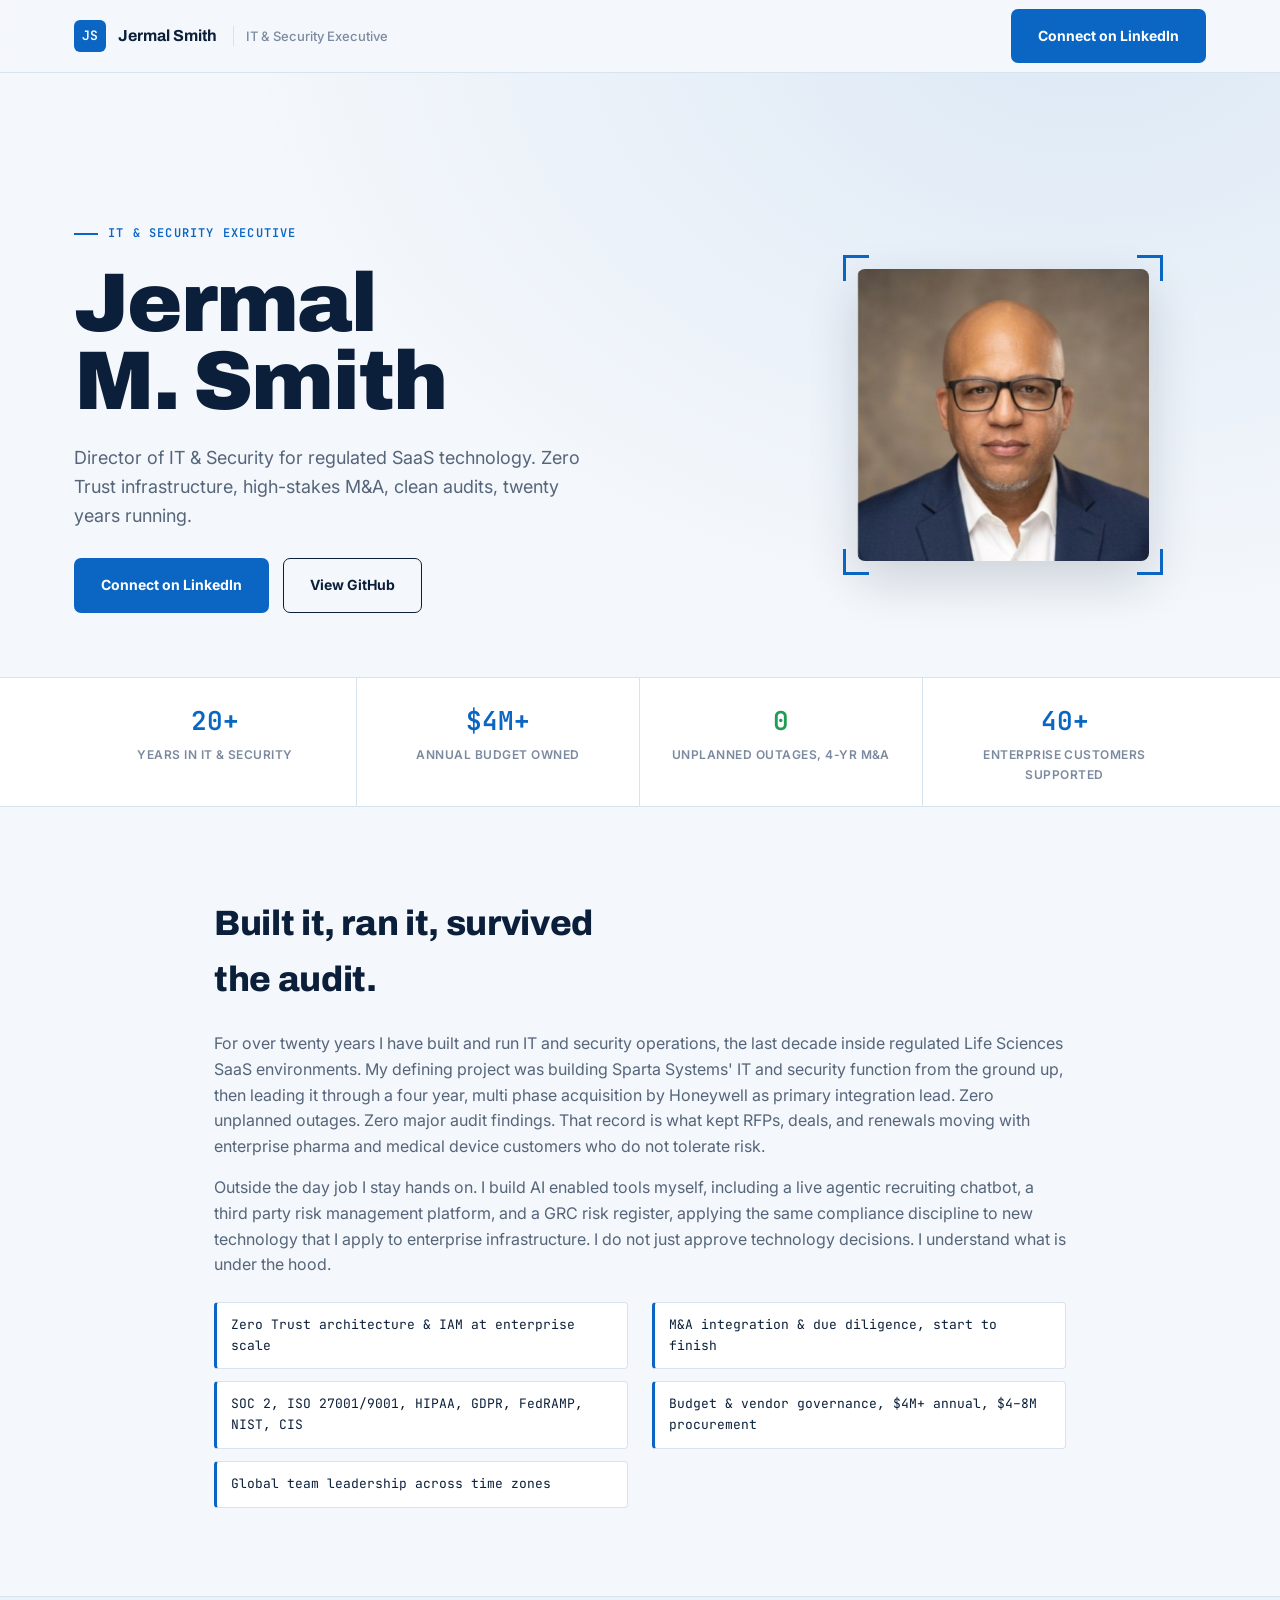
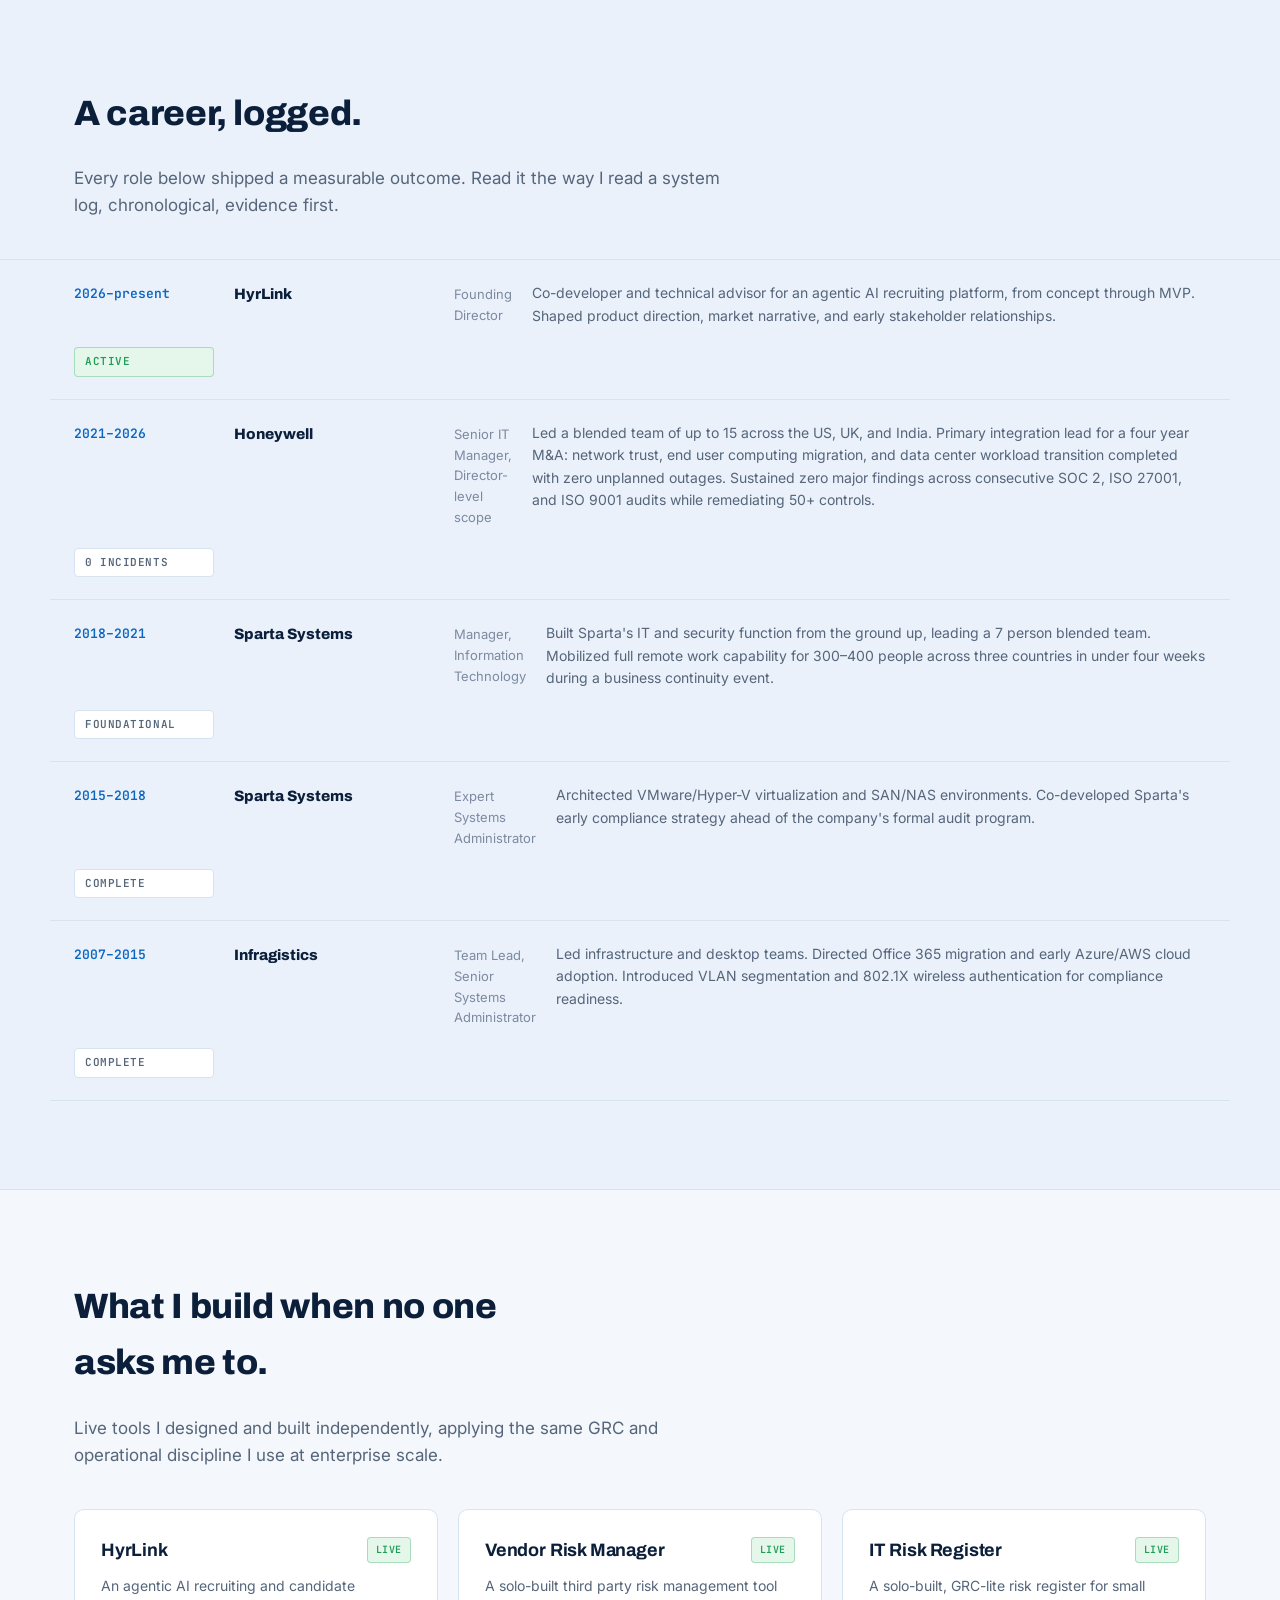
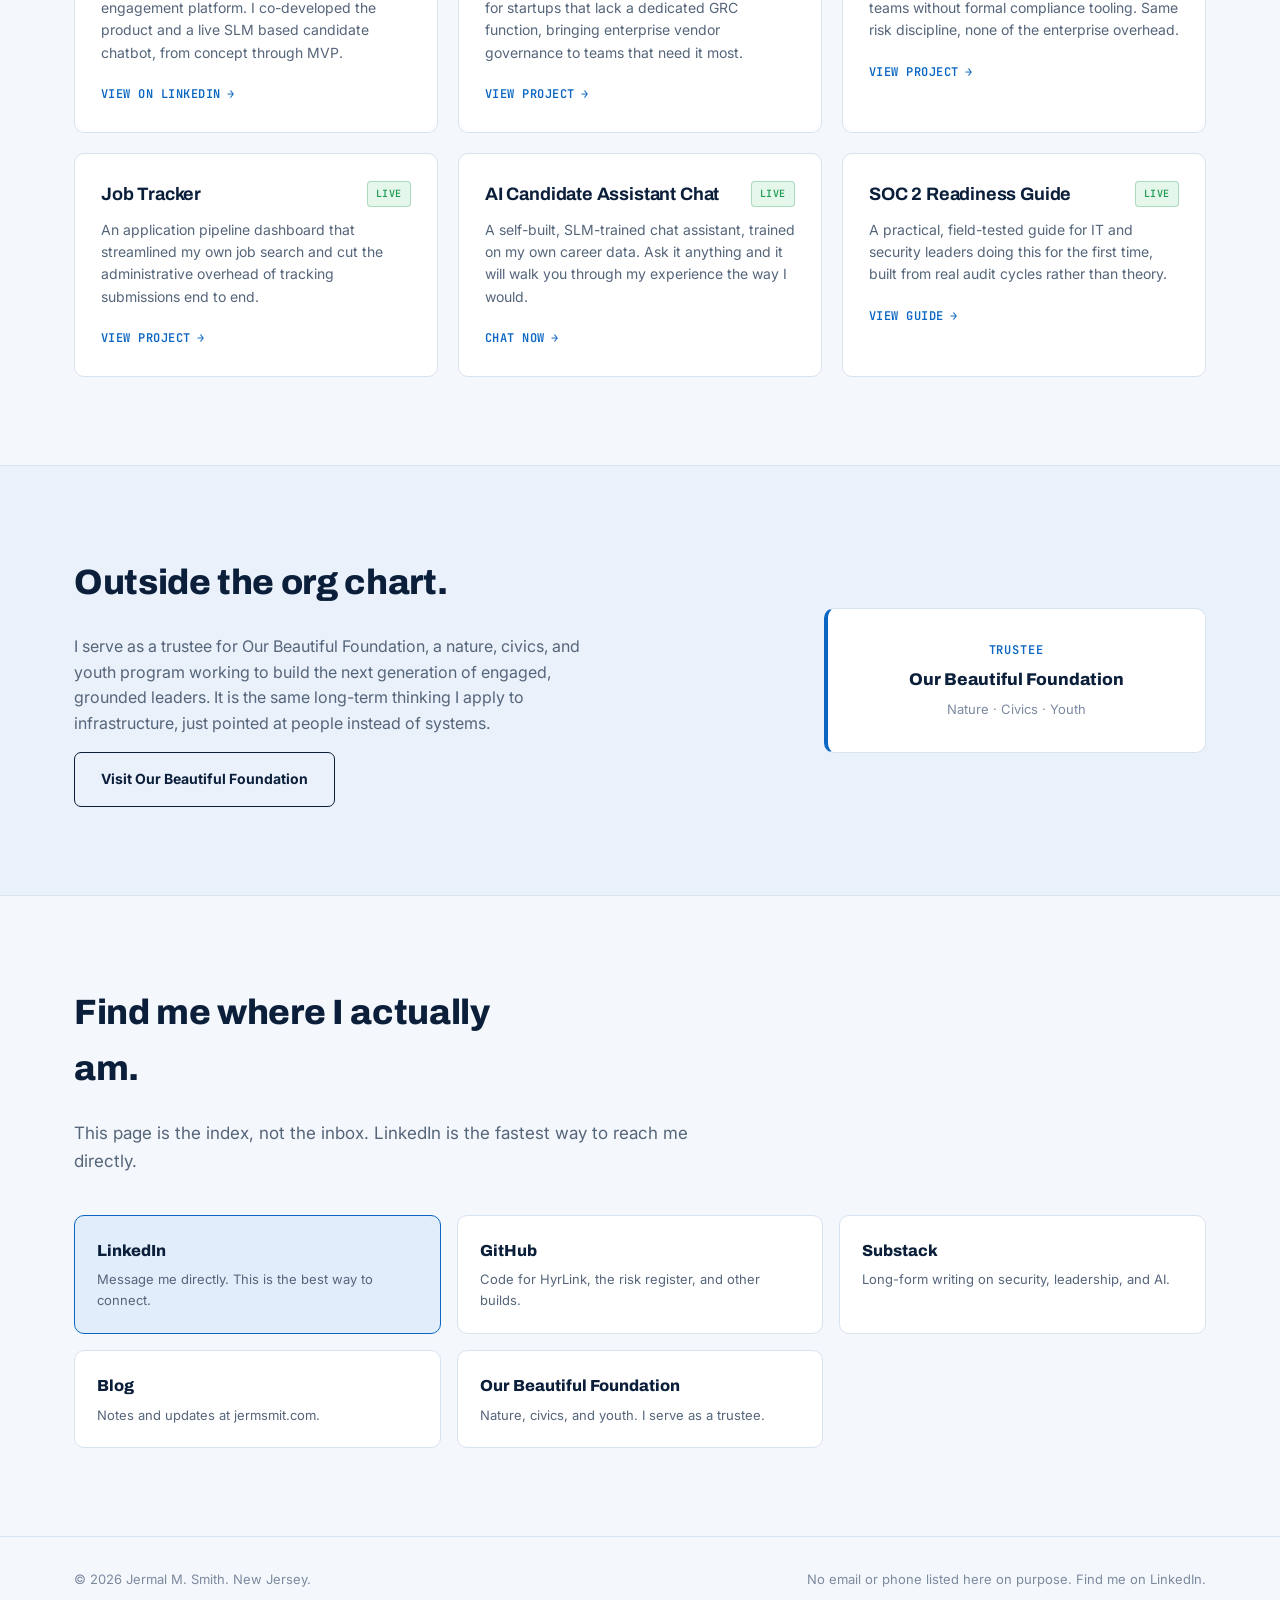
==== commit 6d8a6c43: "Update index.html" ====
--- a/index.html
+++ b/index.html
@@ -3,7 +3,7 @@
 <head>
 <meta charset="UTF-8">
 <meta name="viewport" content="width=device-width, initial-scale=1.0">
-<title>Jermal Smith — IT & Security Executive</title>
+<title>Jermal M. Smith — IT & Security Executive</title>
 <meta name="description" content="Jermal M. Smith. Director of IT & Security. Zero Trust architecture, M&A integration, and 20+ years leading regulated SaaS technology teams.">
 
 <link rel="preconnect" href="https://fonts.googleapis.com">
@@ -37,7 +37,7 @@
           <span class="eyebrow-dash" aria-hidden="true"></span>
           IT &amp; Security Executive
         </p>
-        <h1>Jermal<br>Smith</h1>
+        <h1>Jermal<br>M. Smith</h1>
         <p class="hero-sub">
           Director of IT &amp; Security for regulated SaaS technology. Zero Trust
           infrastructure, high-stakes M&amp;A, clean audits, twenty years running.
@@ -223,6 +223,15 @@
           <span class="project-link">Chat now <span aria-hidden="true">&#8594;</span></span>
         </a>
 
+        <a class="project-card" href="https://jermsmit.github.io/soc2-readiness-guide/" target="_blank" rel="noopener">
+          <div class="project-top">
+            <h3>SOC 2 Readiness Guide</h3>
+            <span class="project-tag">live</span>
+          </div>
+          <p>A practical, field-tested guide for IT and security leaders doing this for the first time, built from real audit cycles rather than theory.</p>
+          <span class="project-link">View guide <span aria-hidden="true">&#8594;</span></span>
+        </a>
+
       </div>
     </div>
   </section>
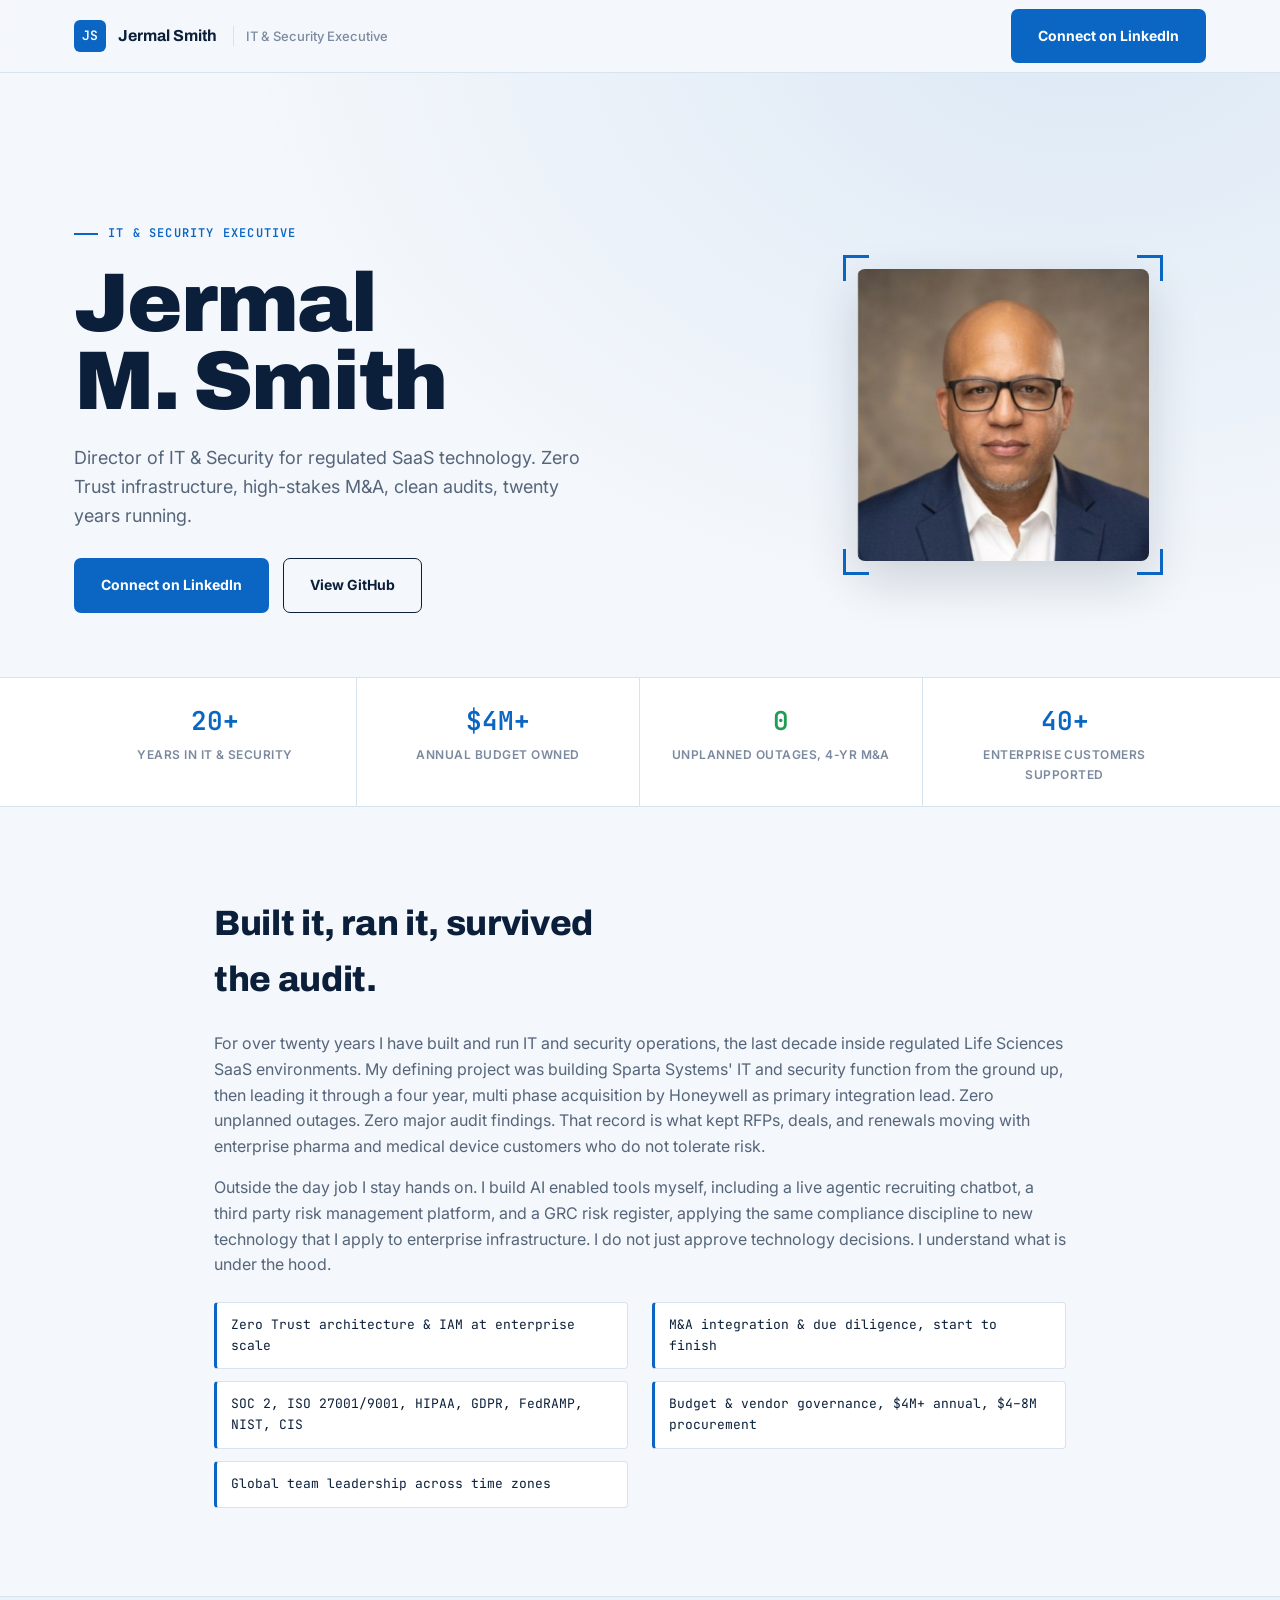
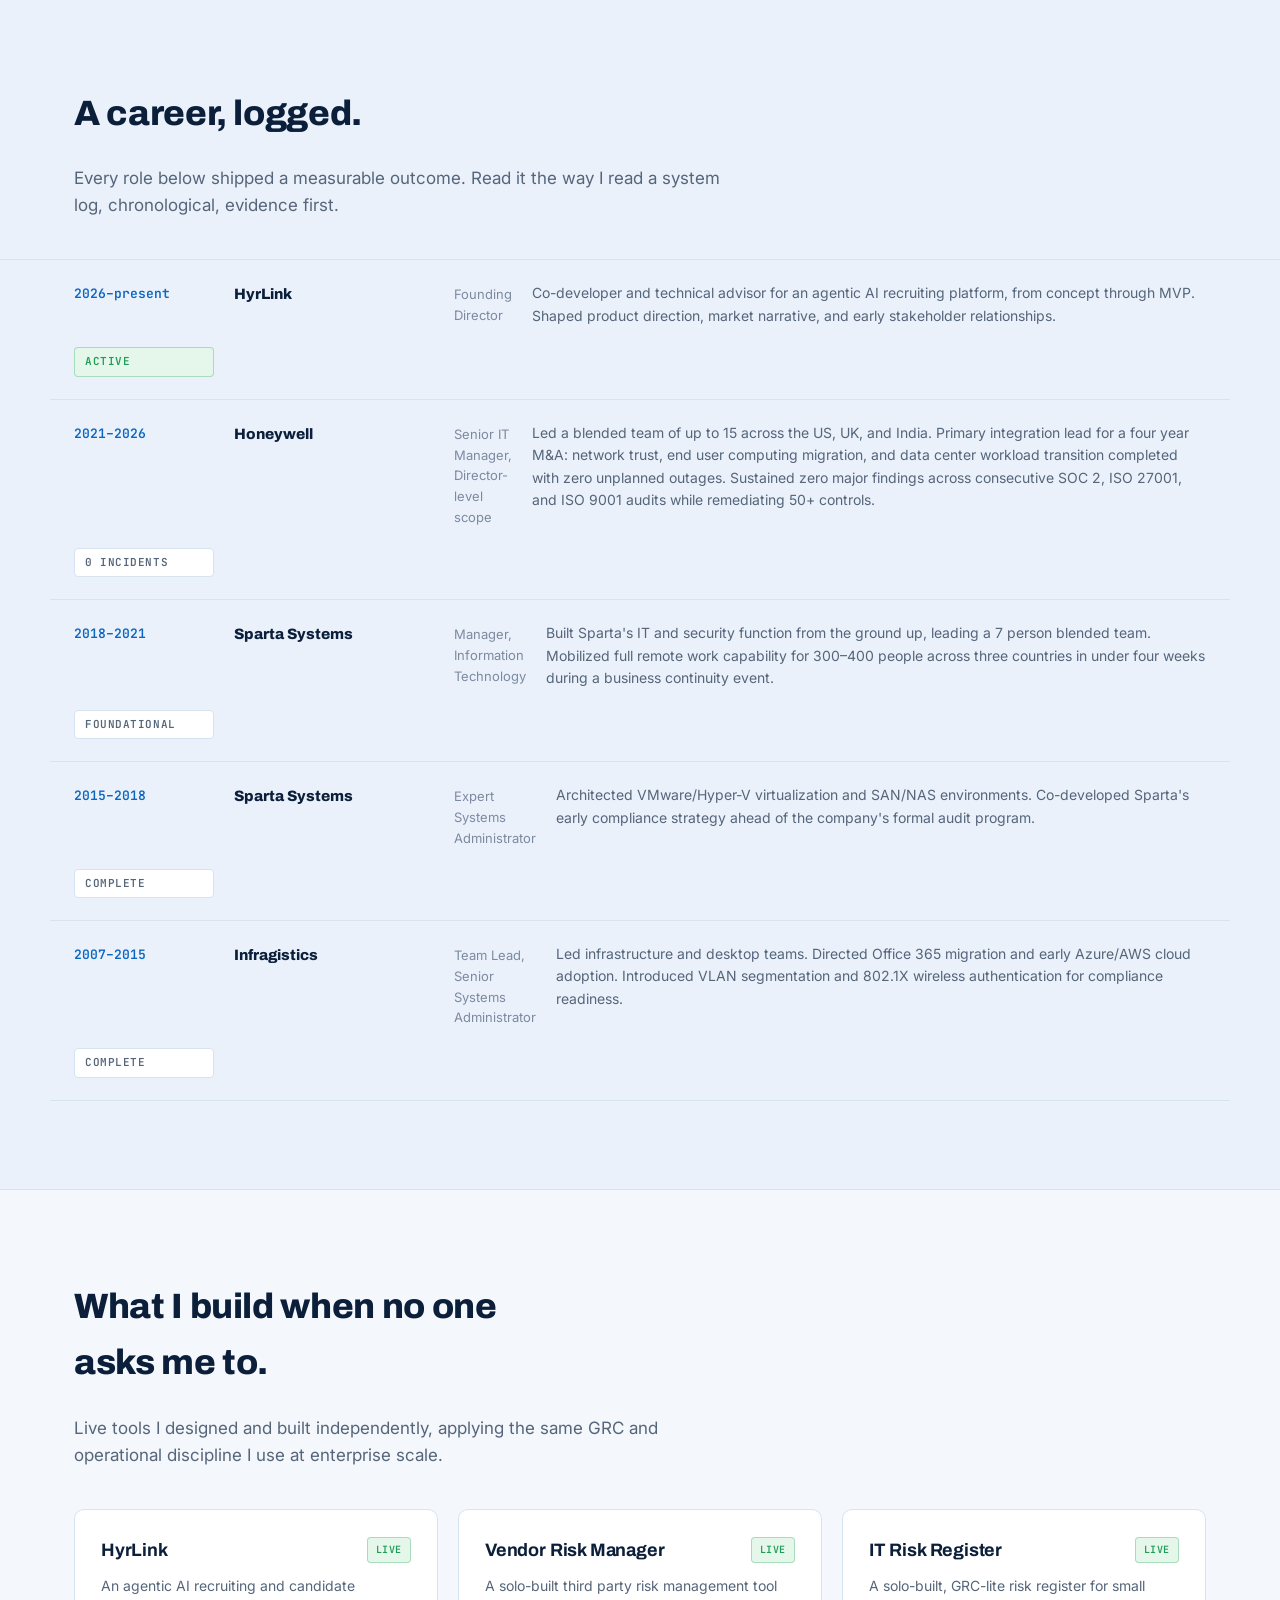
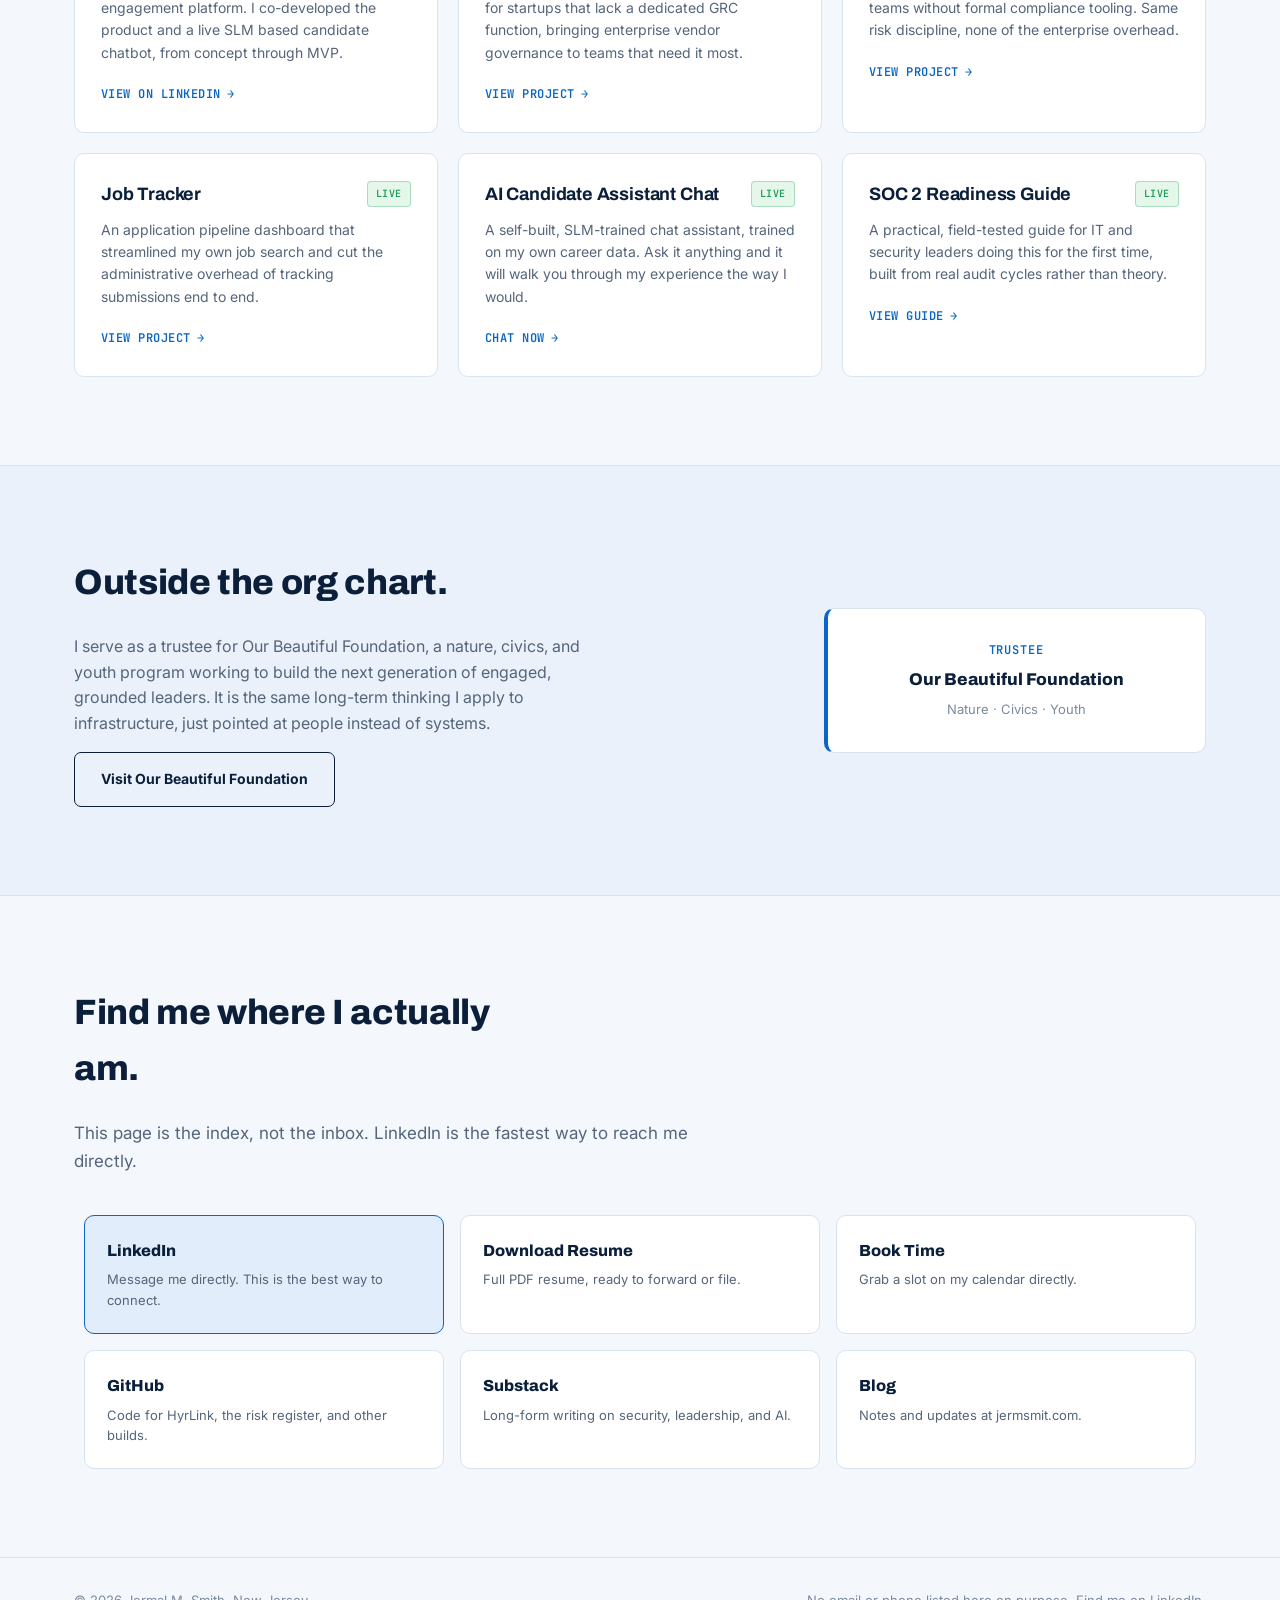
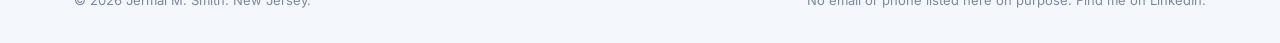
==== commit 83a6dc2f: "Updates" ====
--- a/index.html
+++ b/index.html
@@ -271,6 +271,14 @@
           <span class="connect-label">LinkedIn</span>
           <span class="connect-desc">Message me directly. This is the best way to connect.</span>
         </a>
+        <a class="connect-card" href="assets/jermal_smith_resume.pdf" download="Jermal_Smith_Resume.pdf">
+          <span class="connect-label">Download Resume</span>
+          <span class="connect-desc">Full PDF resume, ready to forward or file.</span>
+        </a>
+        <a class="connect-card" href="https://calendly.com/jermalsmith/" target="_blank" rel="noopener">
+          <span class="connect-label">Book Time</span>
+          <span class="connect-desc">Grab a slot on my calendar directly.</span>
+        </a>
         <a class="connect-card" href="https://github.com/jermsmit/" target="_blank" rel="noopener">
           <span class="connect-label">GitHub</span>
           <span class="connect-desc">Code for HyrLink, the risk register, and other builds.</span>
@@ -282,10 +290,6 @@
         <a class="connect-card" href="https://www.jermsmit.com" target="_blank" rel="noopener">
           <span class="connect-label">Blog</span>
           <span class="connect-desc">Notes and updates at jermsmit.com.</span>
-        </a>
-        <a class="connect-card" href="https://america.ourbeautiful.org/" target="_blank" rel="noopener">
-          <span class="connect-label">Our Beautiful Foundation</span>
-          <span class="connect-desc">Nature, civics, and youth. I serve as a trustee.</span>
         </a>
       </div>
     </div>
--- a/css/styles.css
+++ b/css/styles.css
@@ -438,7 +438,7 @@
 
 /* ---------- Connect ---------- */
 
-.connect-grid { display: grid; grid-template-columns: repeat(3, 1fr); gap: 16px; }
+.connect-grid { display: flex; flex-wrap: wrap; justify-content: center; gap: 16px; }
 .connect-card {
   display: flex;
   flex-direction: column;
@@ -449,14 +449,15 @@
   border-radius: var(--radius);
   padding: 22px;
   transition: border-color 0.15s ease, transform 0.15s ease;
+  flex: 1 1 300px;
+  max-width: 360px;
 }
 .connect-card:hover { border-color: var(--accent); transform: translateY(-2px); }
 .connect-primary { background: var(--accent-soft); border-color: var(--accent); }
 .connect-label { font-family: var(--font-display); font-weight: 800; color: var(--ink); font-size: 16px; }
 .connect-desc { font-size: 13px; color: var(--dim); }
 
-@media (max-width: 900px) { .connect-grid { grid-template-columns: 1fr 1fr; } }
-@media (max-width: 560px) { .connect-grid { grid-template-columns: 1fr; } }
+@media (max-width: 480px) { .connect-card { flex-basis: 100%; max-width: 100%; } }
 
 /* ---------- Footer ---------- */
 
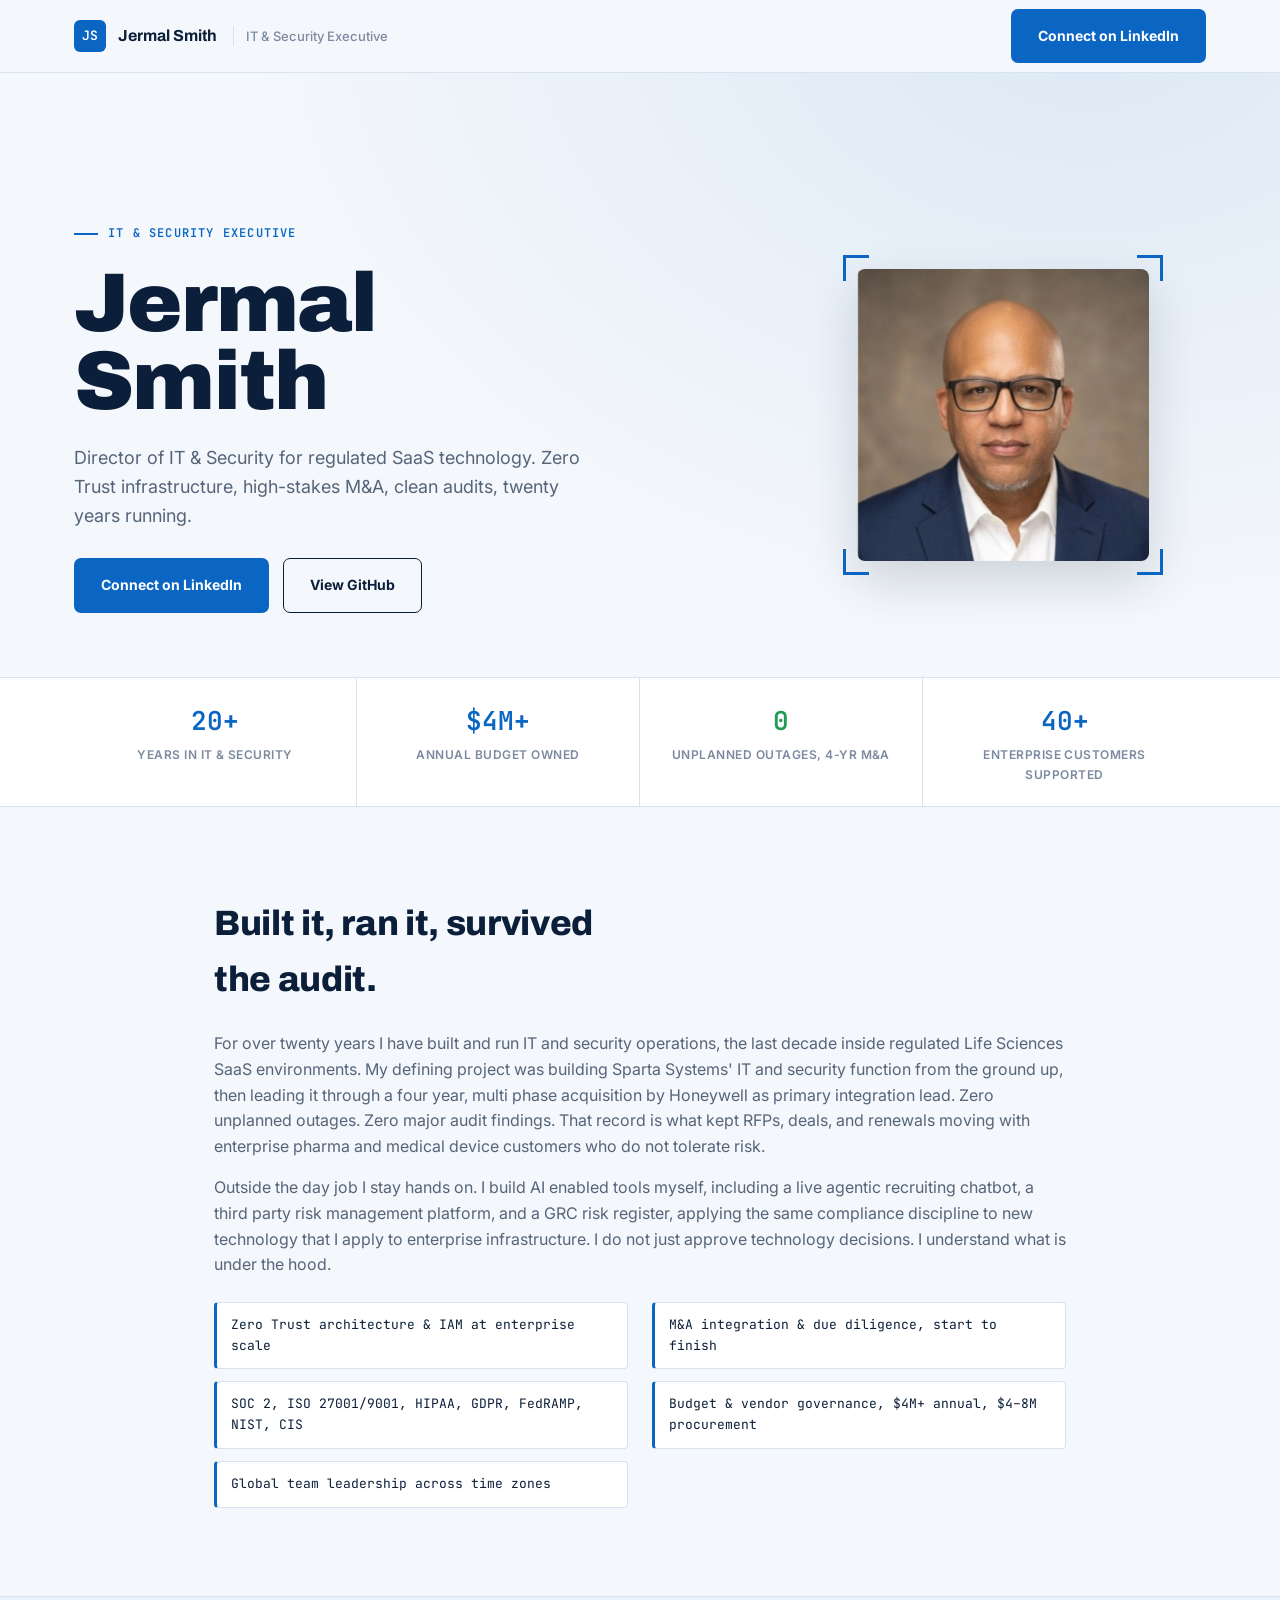
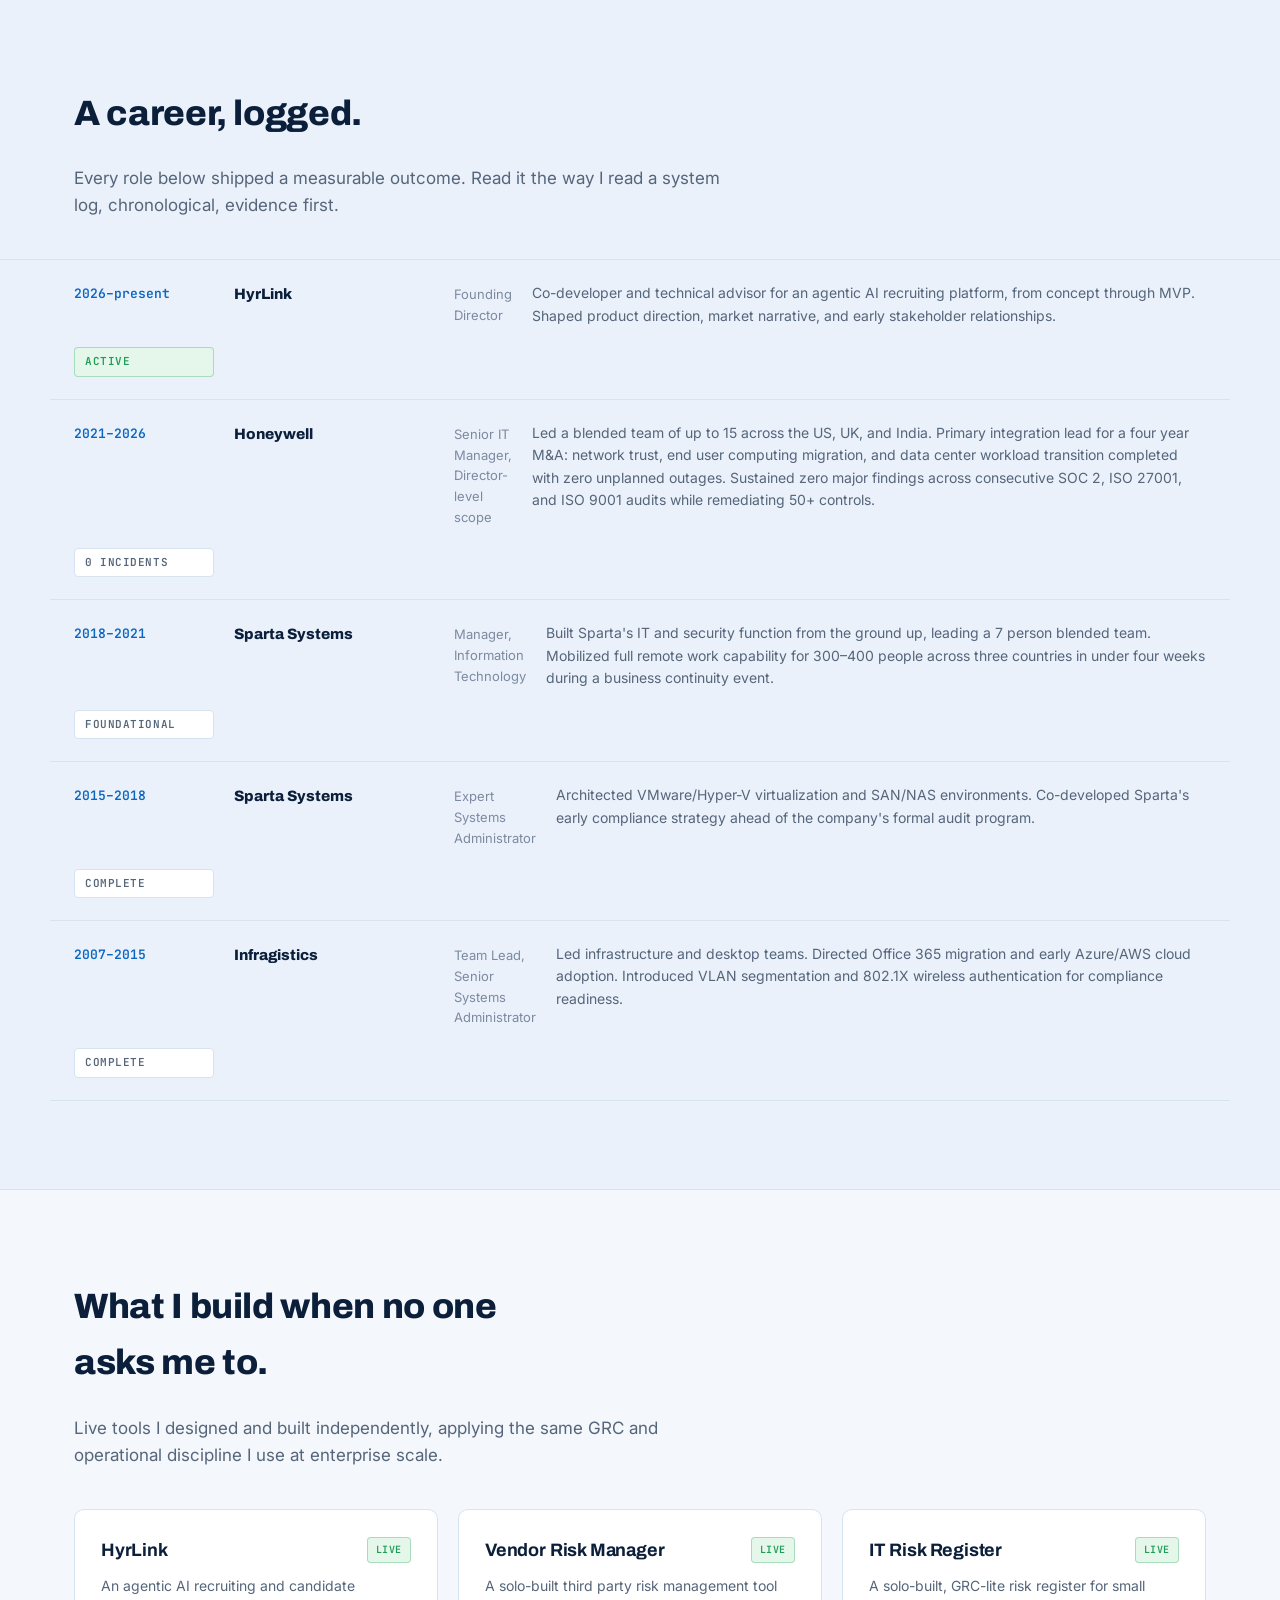
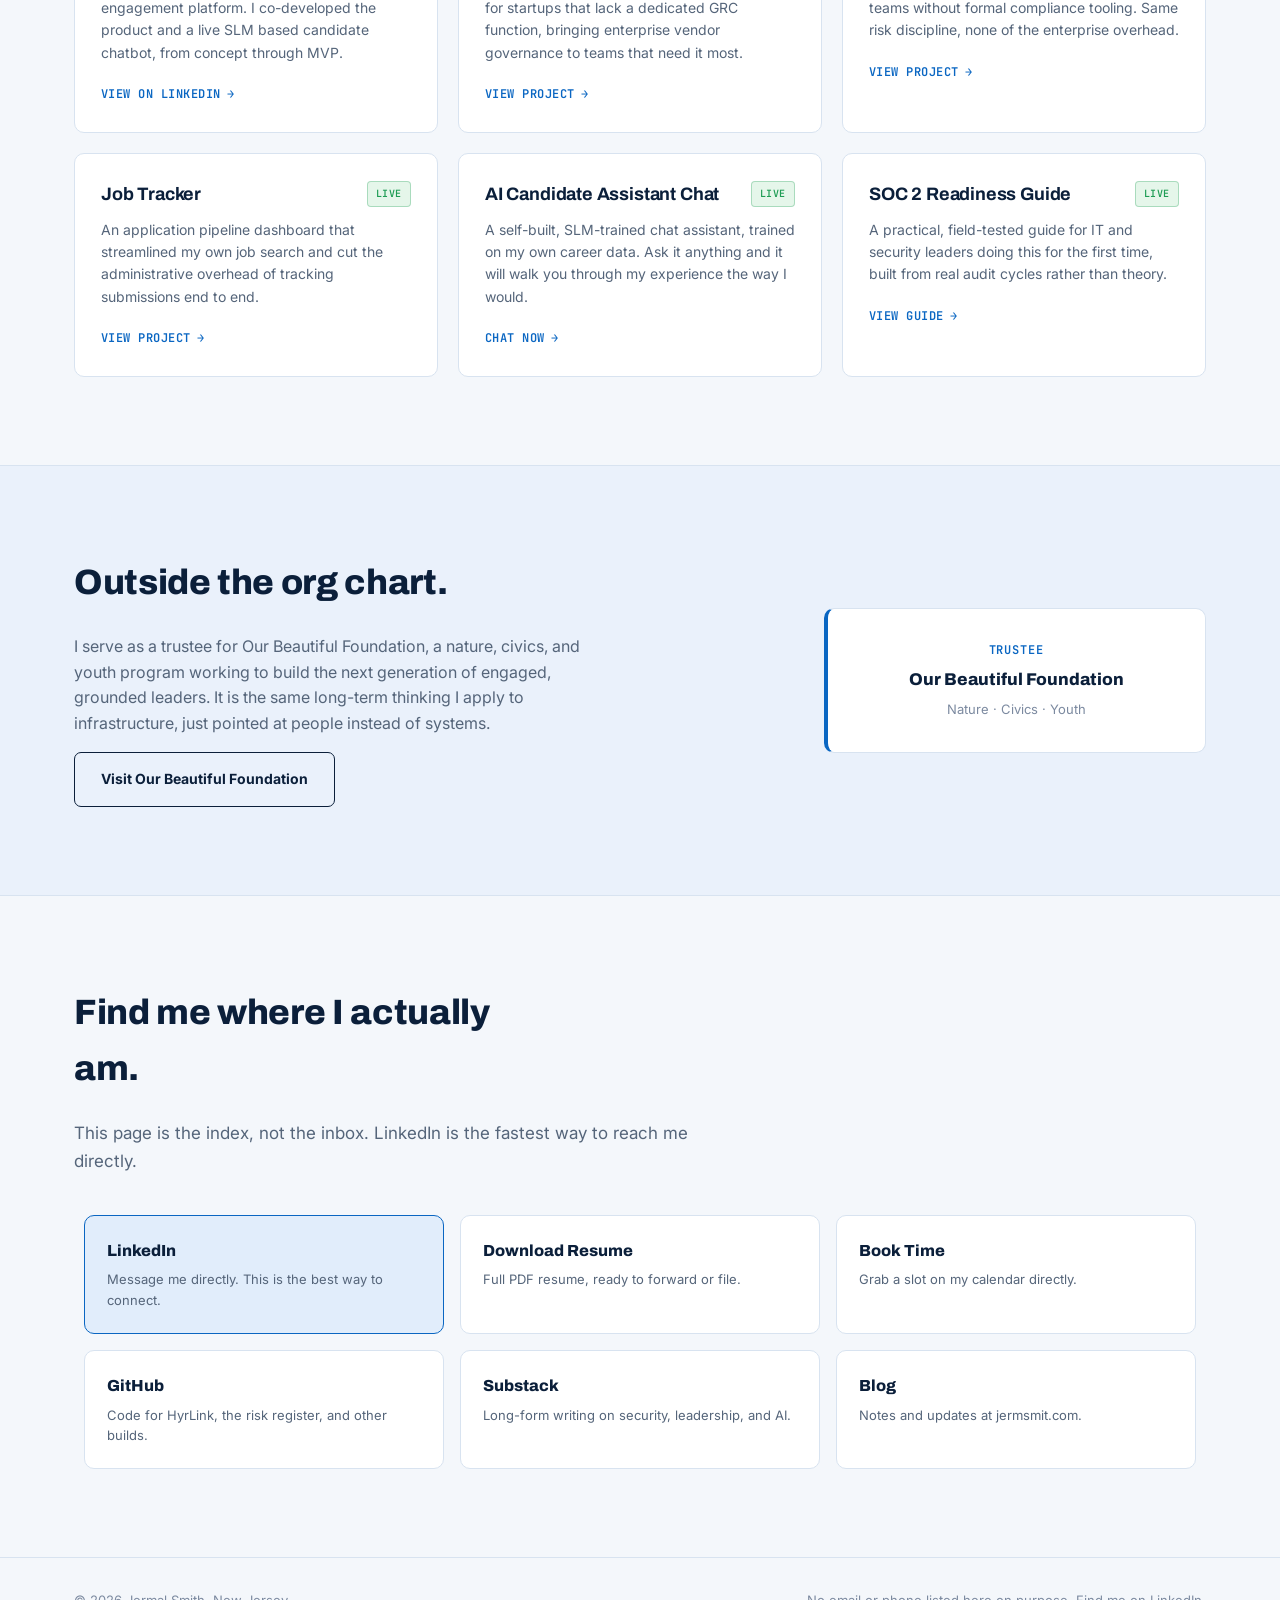
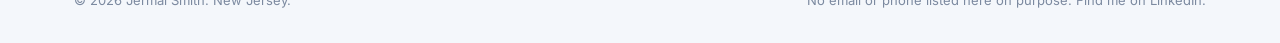
==== commit 46af405e: "Update index.html" ====
--- a/index.html
+++ b/index.html
@@ -3,8 +3,8 @@
 <head>
 <meta charset="UTF-8">
 <meta name="viewport" content="width=device-width, initial-scale=1.0">
-<title>Jermal M. Smith — IT & Security Executive</title>
-<meta name="description" content="Jermal M. Smith. Director of IT & Security. Zero Trust architecture, M&A integration, and 20+ years leading regulated SaaS technology teams.">
+<title>Jermal Smith — IT & Security Executive</title>
+<meta name="description" content="Jermal Smith. Director of IT & Security. Zero Trust architecture, M&A integration, and 20+ years leading regulated SaaS technology teams.">
 
 <link rel="preconnect" href="https://fonts.googleapis.com">
 <link rel="preconnect" href="https://fonts.gstatic.com" crossorigin>
@@ -37,7 +37,7 @@
           <span class="eyebrow-dash" aria-hidden="true"></span>
           IT &amp; Security Executive
         </p>
-        <h1>Jermal<br>M. Smith</h1>
+        <h1>Jermal<br>Smith</h1>
         <p class="hero-sub">
           Director of IT &amp; Security for regulated SaaS technology. Zero Trust
           infrastructure, high-stakes M&amp;A, clean audits, twenty years running.
@@ -53,7 +53,7 @@
           <span class="corner corner-tr" aria-hidden="true"></span>
           <span class="corner corner-bl" aria-hidden="true"></span>
           <span class="corner corner-br" aria-hidden="true"></span>
-          <img src="assets/profile.jpg" alt="Portrait of Jermal M. Smith" width="440" height="440">
+          <img src="assets/profile.jpg" alt="Portrait of Jermal Smith" width="440" height="440">
         </div>
       </div>
     </div>
@@ -299,7 +299,7 @@
 
 <footer class="site-footer">
   <div class="wrap footer-inner">
-    <p>&copy; <span id="year"></span> Jermal M. Smith. New Jersey.</p>
+    <p>&copy; <span id="year"></span> Jermal Smith. New Jersey.</p>
     <p class="footer-note">No email or phone listed here on purpose. Find me on LinkedIn.</p>
   </div>
 </footer>
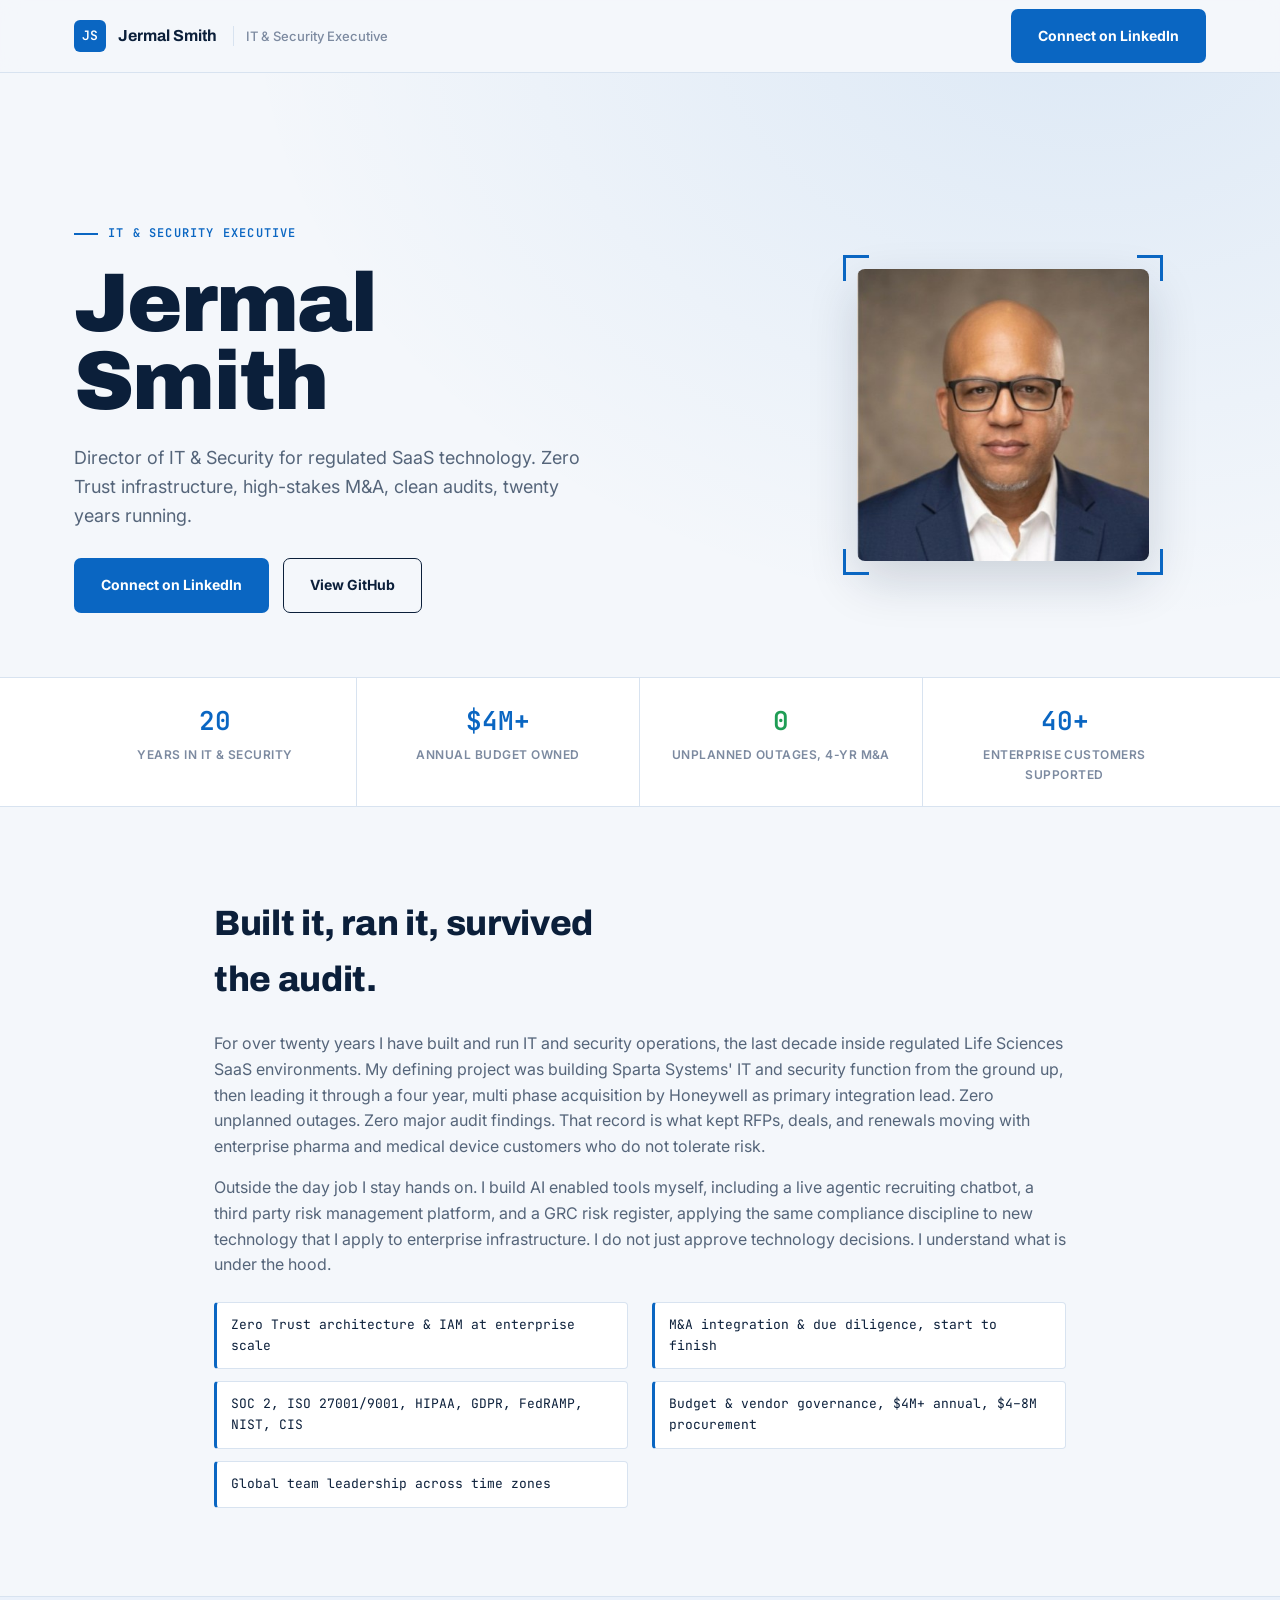
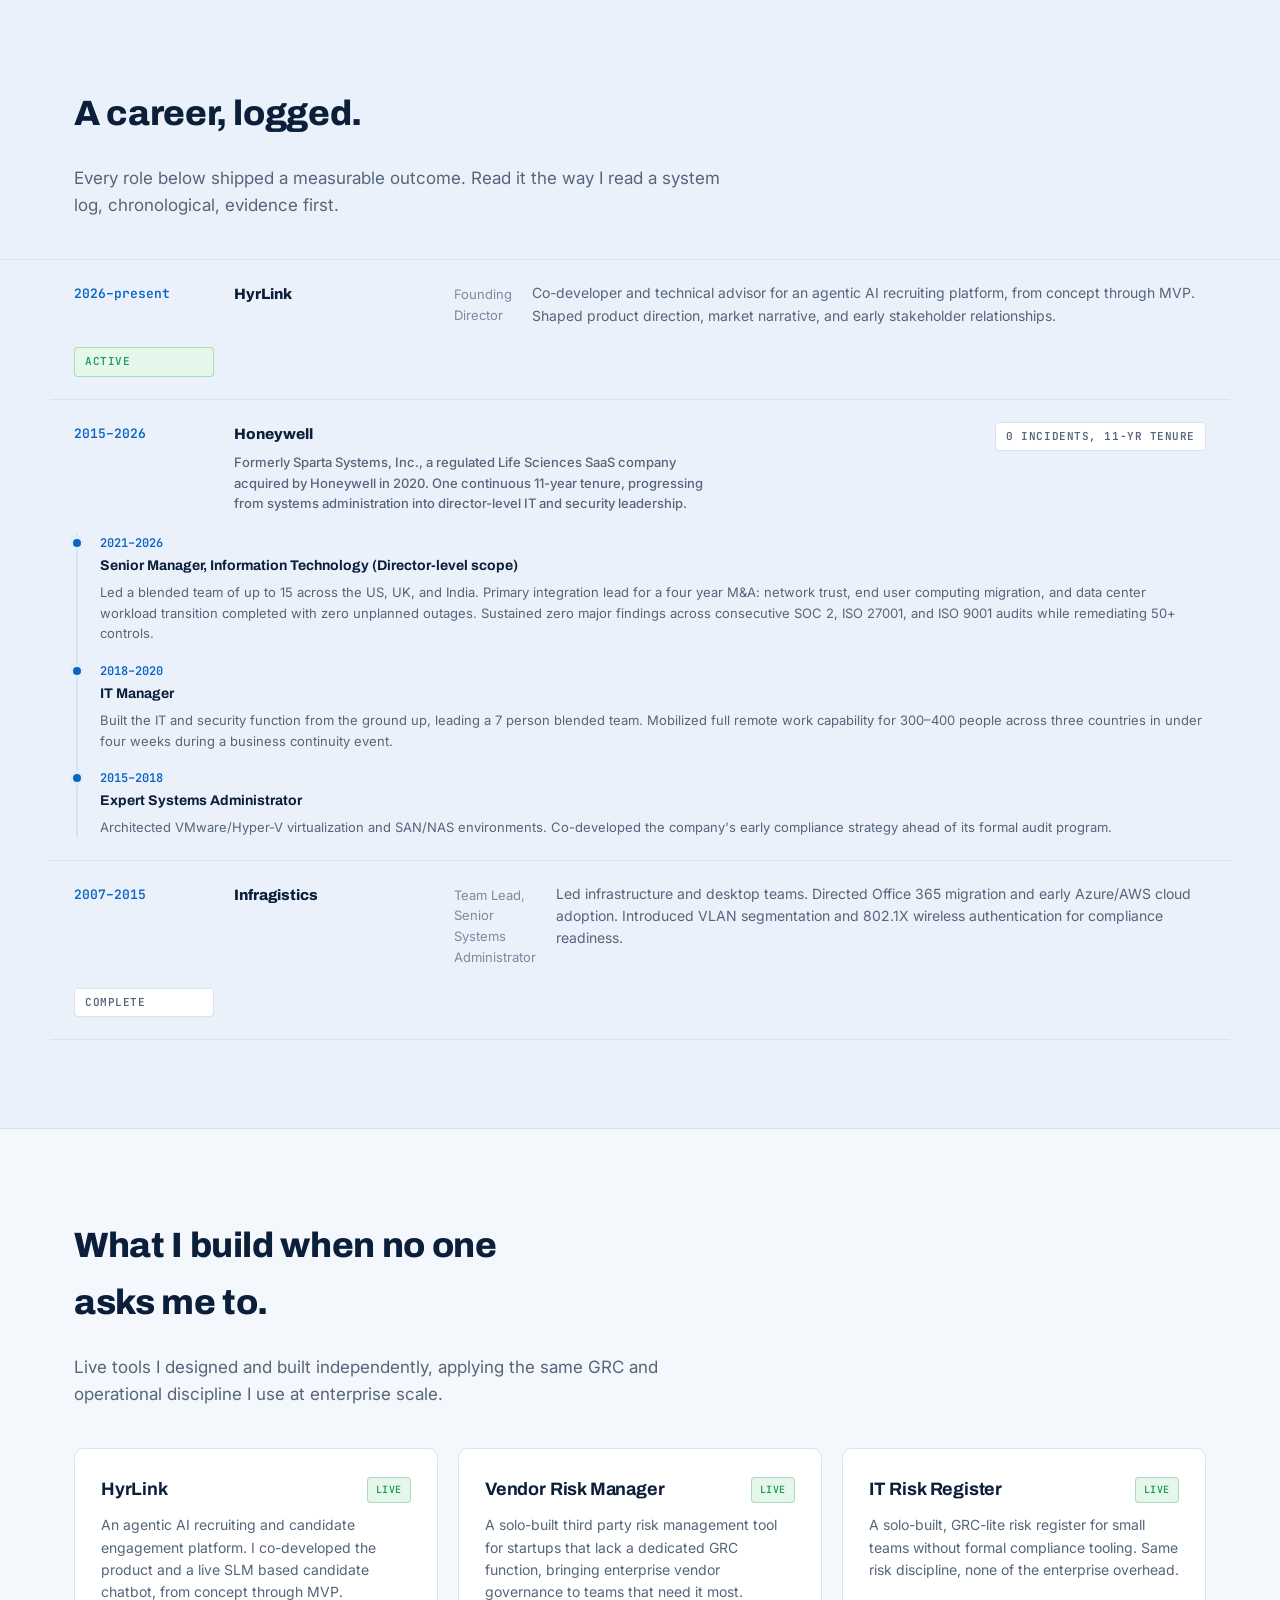
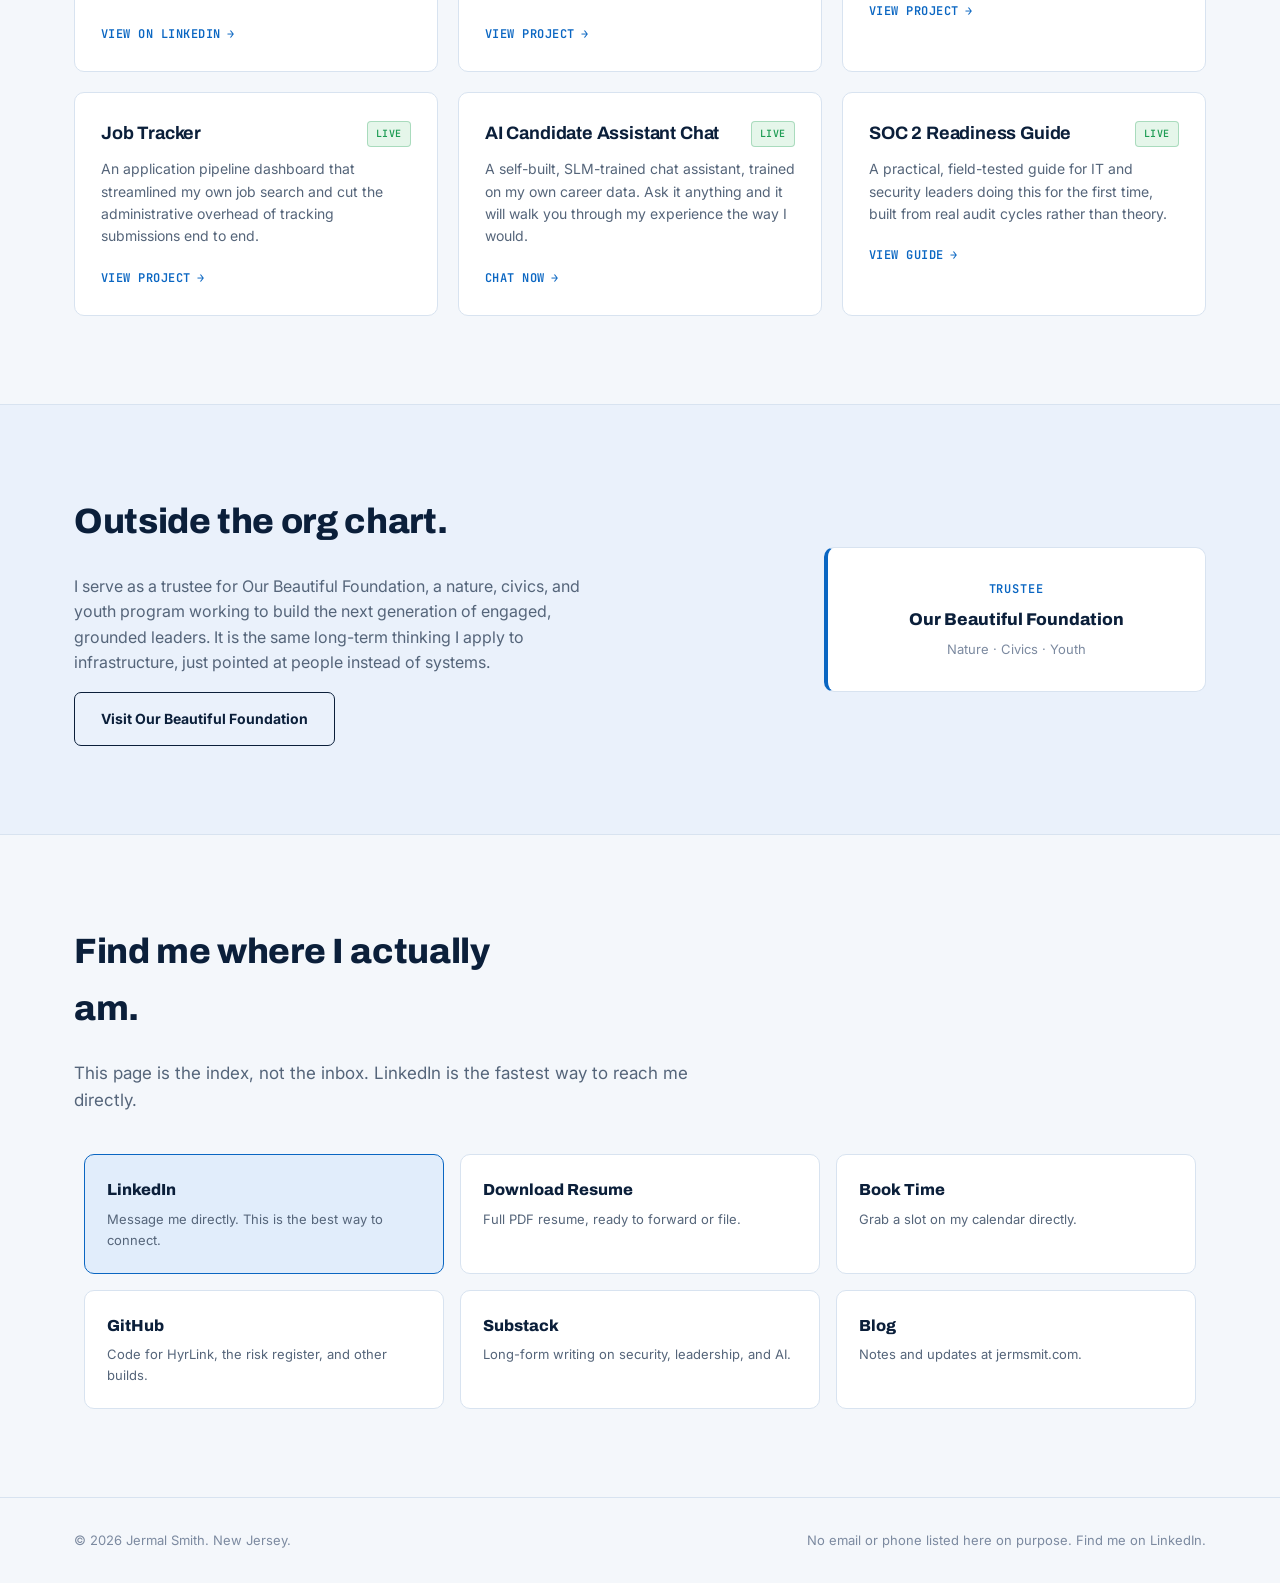
==== commit efab482c: "Minor Updates" ====
--- a/index.html
+++ b/index.html
@@ -4,7 +4,7 @@
 <meta charset="UTF-8">
 <meta name="viewport" content="width=device-width, initial-scale=1.0">
 <title>Jermal Smith — IT & Security Executive</title>
-<meta name="description" content="Jermal Smith. Director of IT & Security. Zero Trust architecture, M&A integration, and 20+ years leading regulated SaaS technology teams.">
+<meta name="description" content="Jermal Smith. Director of IT & Security. Zero Trust architecture, M&A integration, and 20 years leading regulated SaaS technology teams.">
 
 <link rel="preconnect" href="https://fonts.googleapis.com">
 <link rel="preconnect" href="https://fonts.gstatic.com" crossorigin>
@@ -61,7 +61,7 @@
     <div class="status-bar" role="group" aria-label="Career metrics">
       <div class="wrap status-bar-inner">
         <div class="stat">
-          <span class="stat-value">20+</span>
+          <span class="stat-value">20</span>
           <span class="stat-label">years in IT &amp; security</span>
         </div>
         <div class="stat">
@@ -132,28 +132,31 @@
         <span class="log-tag log-tag-active">active</span>
       </div>
 
-      <div class="log-entry" role="listitem">
-        <span class="log-time">2021&#8211;2026</span>
-        <span class="log-org">Honeywell</span>
-        <span class="log-role">Senior IT Manager, Director-level scope</span>
-        <p class="log-detail">Led a blended team of up to 15 across the US, UK, and India. Primary integration lead for a four year M&amp;A: network trust, end user computing migration, and data center workload transition completed with zero unplanned outages. Sustained zero major findings across consecutive SOC 2, ISO 27001, and ISO 9001 audits while remediating 50+ controls.</p>
-        <span class="log-tag log-tag-complete">0 incidents</span>
-      </div>
-
-      <div class="log-entry" role="listitem">
-        <span class="log-time">2018&#8211;2021</span>
-        <span class="log-org">Sparta Systems</span>
-        <span class="log-role">Manager, Information Technology</span>
-        <p class="log-detail">Built Sparta's IT and security function from the ground up, leading a 7 person blended team. Mobilized full remote work capability for 300&#8211;400 people across three countries in under four weeks during a business continuity event.</p>
-        <span class="log-tag log-tag-complete">foundational</span>
-      </div>
-
-      <div class="log-entry" role="listitem">
-        <span class="log-time">2015&#8211;2018</span>
-        <span class="log-org">Sparta Systems</span>
-        <span class="log-role">Expert Systems Administrator</span>
-        <p class="log-detail">Architected VMware/Hyper-V virtualization and SAN/NAS environments. Co-developed Sparta's early compliance strategy ahead of the company's formal audit program.</p>
-        <span class="log-tag log-tag-complete">complete</span>
+      <div class="log-entry log-entry-grouped" role="listitem">
+        <span class="log-time">2015&#8211;2026</span>
+        <div class="log-org-block">
+          <span class="log-org">Honeywell</span>
+          <span class="log-org-note">Formerly Sparta Systems, Inc., a regulated Life Sciences SaaS company acquired by Honeywell in 2020. One continuous 11-year tenure, progressing from systems administration into director-level IT and security leadership.</span>
+        </div>
+        <span class="log-tag log-tag-complete">0 incidents, 11-yr tenure</span>
+
+        <div class="log-roles">
+          <div class="log-role-item">
+            <span class="log-role-time">2021&#8211;2026</span>
+            <span class="log-role-title">Senior Manager, Information Technology (Director-level scope)</span>
+            <p class="log-role-detail">Led a blended team of up to 15 across the US, UK, and India. Primary integration lead for a four year M&amp;A: network trust, end user computing migration, and data center workload transition completed with zero unplanned outages. Sustained zero major findings across consecutive SOC 2, ISO 27001, and ISO 9001 audits while remediating 50+ controls.</p>
+          </div>
+          <div class="log-role-item">
+            <span class="log-role-time">2018&#8211;2020</span>
+            <span class="log-role-title">IT Manager</span>
+            <p class="log-role-detail">Built the IT and security function from the ground up, leading a 7 person blended team. Mobilized full remote work capability for 300&#8211;400 people across three countries in under four weeks during a business continuity event.</p>
+          </div>
+          <div class="log-role-item">
+            <span class="log-role-time">2015&#8211;2018</span>
+            <span class="log-role-title">Expert Systems Administrator</span>
+            <p class="log-role-detail">Architected VMware/Hyper-V virtualization and SAN/NAS environments. Co-developed the company's early compliance strategy ahead of its formal audit program.</p>
+          </div>
+        </div>
       </div>
 
       <div class="log-entry" role="listitem">
--- a/css/styles.css
+++ b/css/styles.css
@@ -347,6 +347,60 @@
 .log-tag-active { color: var(--signal); background: var(--signal-soft); border: 1px solid rgba(31,157,85,0.3); }
 .log-tag-complete { color: var(--dim); background: var(--panel); border: 1px solid var(--line); }
 
+/* Grouped entry: one continuous employer, multiple roles nested inside */
+.log-entry-grouped {
+  grid-template-columns: 140px 1fr auto;
+  row-gap: 6px;
+}
+.log-org-block { display: flex; flex-direction: column; gap: 6px; }
+.log-org-note { font-size: 13px; color: var(--dim); font-weight: 500; max-width: 62ch; }
+.log-entry-grouped .log-tag { align-self: start; }
+
+.log-roles {
+  grid-column: 1 / -1;
+  margin-top: 14px;
+  margin-left: 2px;
+  padding-left: 22px;
+  border-left: 2px solid var(--line);
+  display: flex;
+  flex-direction: column;
+  gap: 18px;
+}
+.log-role-item { position: relative; }
+.log-role-item::before {
+  content: '';
+  position: absolute;
+  left: -27px;
+  top: 5px;
+  width: 8px;
+  height: 8px;
+  border-radius: 50%;
+  background: var(--accent);
+  box-shadow: 0 0 0 3px var(--accent-soft);
+}
+.log-role-time {
+  display: block;
+  font-family: var(--font-mono);
+  font-size: 12px;
+  color: var(--accent);
+  font-weight: 600;
+  margin-bottom: 2px;
+}
+.log-role-title {
+  display: block;
+  font-family: var(--font-display);
+  font-weight: 700;
+  color: var(--ink);
+  font-size: 14px;
+  margin-bottom: 4px;
+}
+.log-role-detail { font-size: 13px; color: var(--dim); margin: 0; }
+
+@media (max-width: 900px) {
+  .log-entry-grouped { grid-template-columns: 1fr; }
+  .log-roles { margin-left: 0; }
+}
+
 @media (max-width: 900px) {
   .log-entry { grid-template-columns: 1fr; gap: 6px; }
   .log-tag { justify-self: start; margin-top: 4px; }
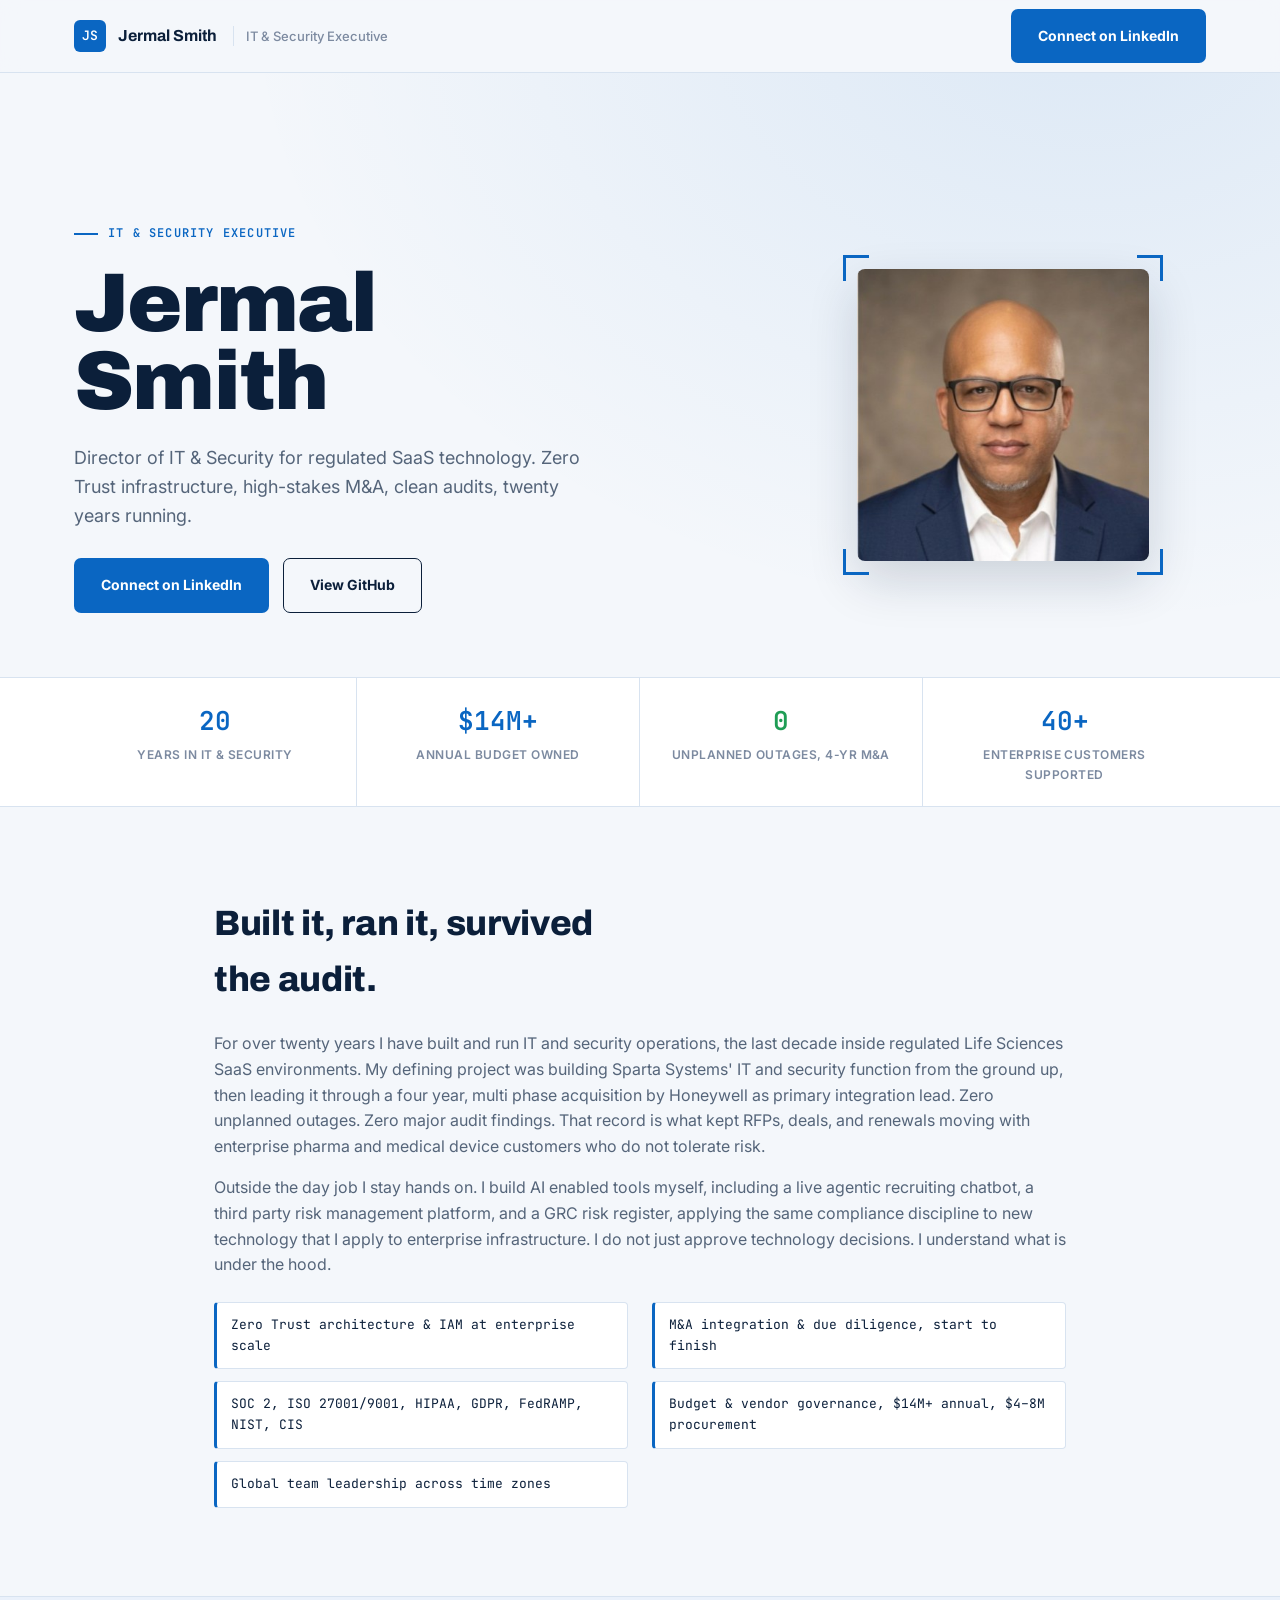
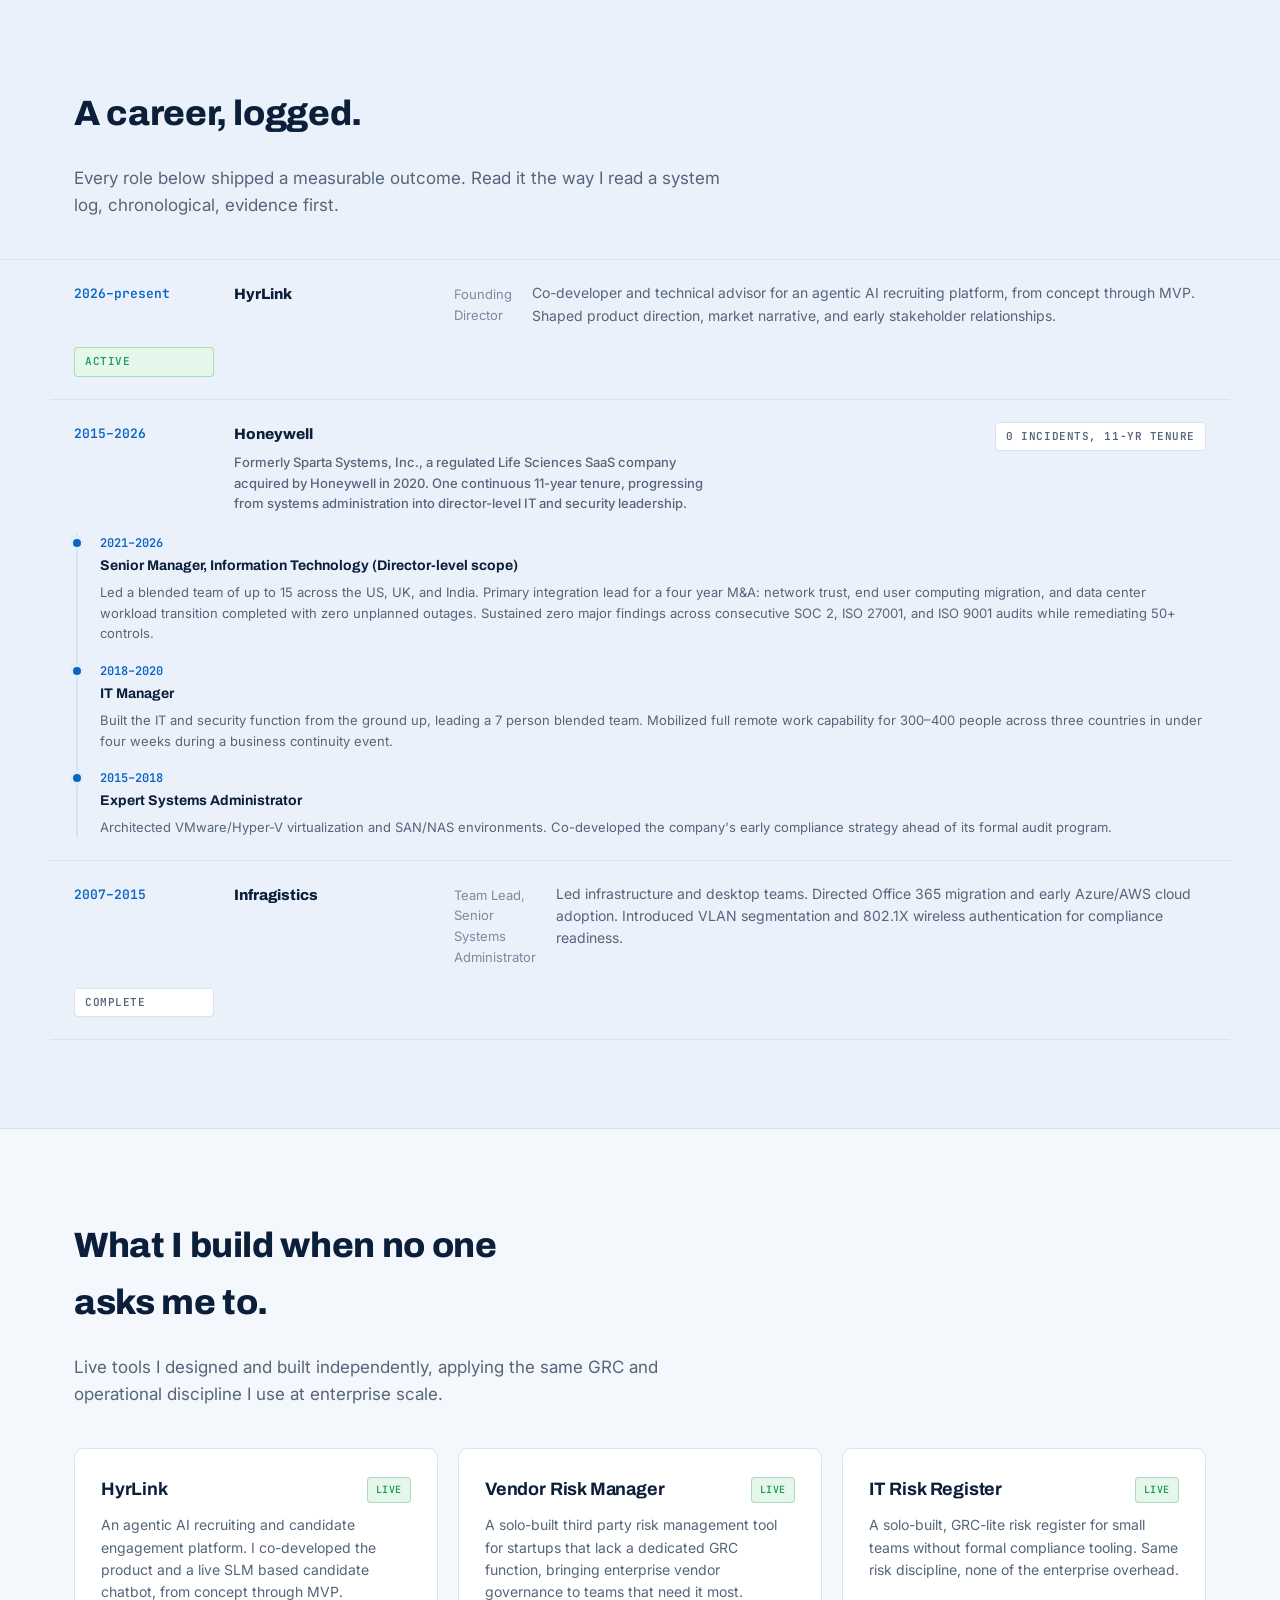
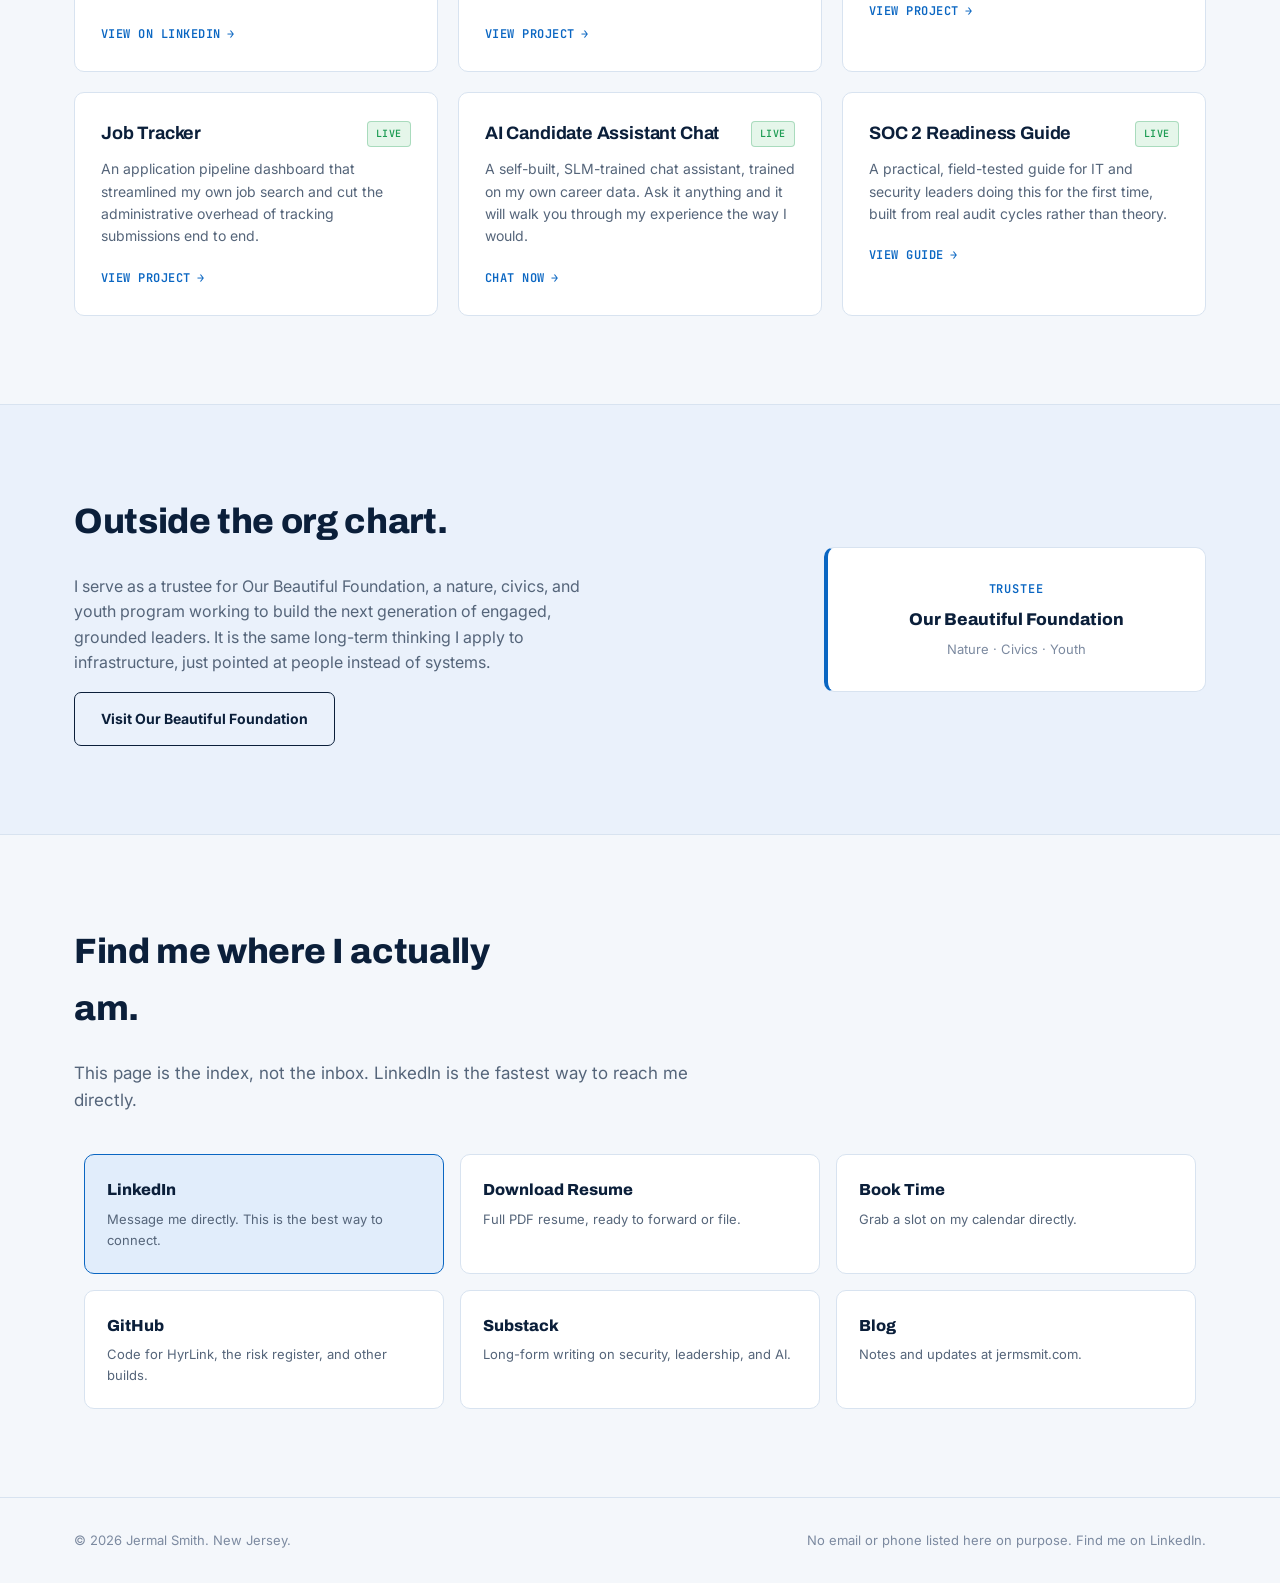
==== commit d97a0905: "Update index.html" ====
--- a/index.html
+++ b/index.html
@@ -65,7 +65,7 @@
           <span class="stat-label">years in IT &amp; security</span>
         </div>
         <div class="stat">
-          <span class="stat-value">$4M+</span>
+          <span class="stat-value">$14M+</span>
           <span class="stat-label">annual budget owned</span>
         </div>
         <div class="stat">
@@ -105,7 +105,7 @@
           <li>Zero Trust architecture &amp; IAM at enterprise scale</li>
           <li>M&amp;A integration &amp; due diligence, start to finish</li>
           <li>SOC 2, ISO 27001/9001, HIPAA, GDPR, FedRAMP, NIST, CIS</li>
-          <li>Budget &amp; vendor governance, $4M+ annual, $4&#8211;8M procurement</li>
+          <li>Budget &amp; vendor governance, $14M+ annual, $4&#8211;8M procurement</li>
           <li>Global team leadership across time zones</li>
         </ul>
       </div>
